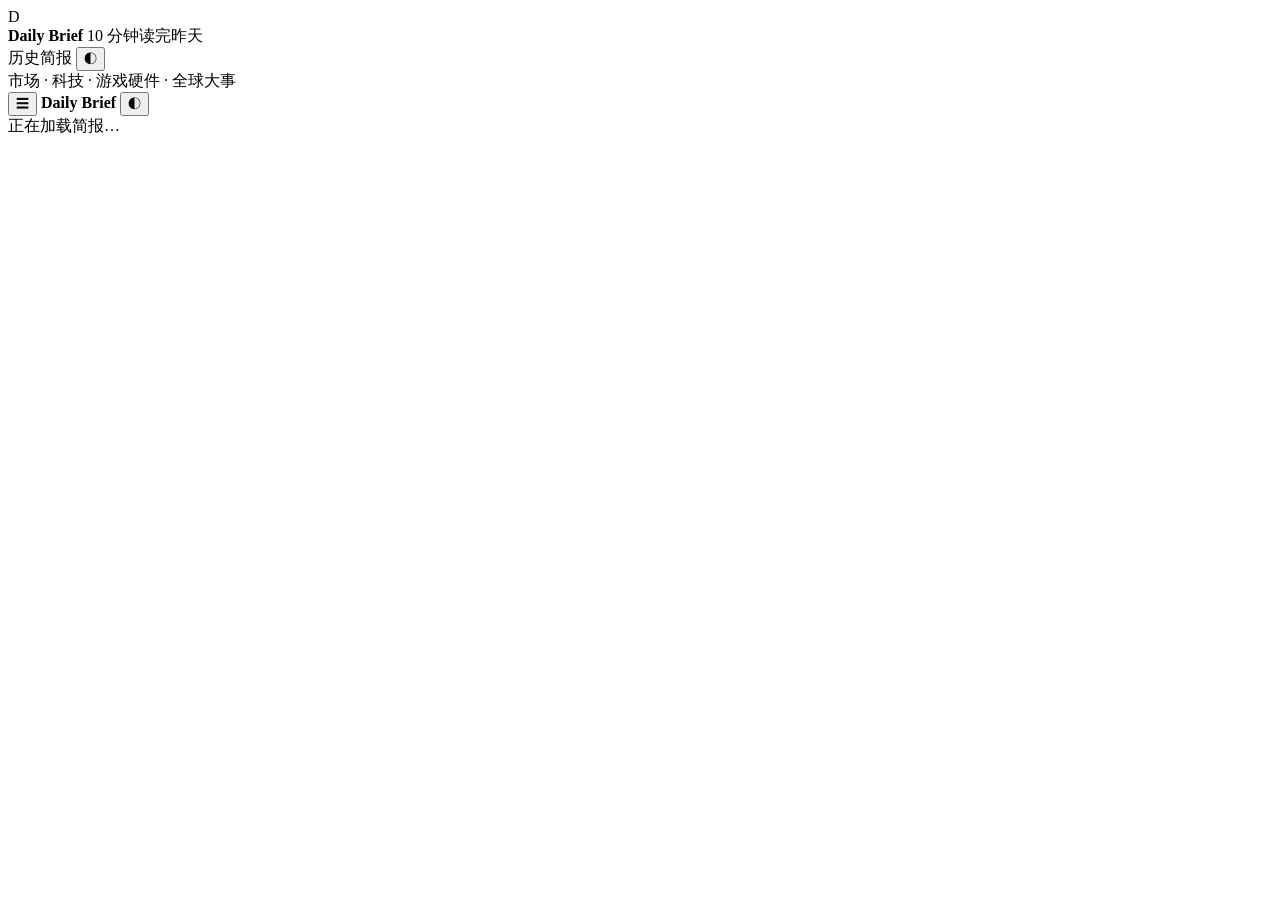
==== index.html @ c5e130be "Initialize Daily Brief site" ====
<!doctype html>
<html lang="zh-CN">
<head>
  <meta charset="utf-8" />
  <meta name="viewport" content="width=device-width, initial-scale=1" />
  <meta name="color-scheme" content="light dark" />
  <meta name="theme-color" content="#f7f7f5" />
  <title>Daily Brief</title>
  <link rel="stylesheet" href="./styles.css" />
</head>
<body>
  <div class="shell">
    <aside class="sidebar" id="sidebar">
      <div class="brand">
        <div class="brand-mark">D</div>
        <div>
          <strong>Daily Brief</strong>
          <span>10 分钟读完昨天</span>
        </div>
      </div>
      <div class="history-head">
        <span>历史简报</span>
        <button id="themeToggle" class="icon-btn" aria-label="切换主题">◐</button>
      </div>
      <nav id="history" class="history" aria-label="历史简报"></nav>
      <div class="sidebar-foot">市场 · 科技 · 游戏硬件 · 全球大事</div>
    </aside>

    <main class="main">
      <div class="mobile-bar">
        <button id="menuToggle" class="icon-btn" aria-label="打开历史">☰</button>
        <strong>Daily Brief</strong>
        <button id="themeToggleMobile" class="icon-btn" aria-label="切换主题">◐</button>
      </div>

      <article id="report" class="report" aria-live="polite">
        <div class="loading">正在加载简报…</div>
      </article>
    </main>
  </div>

  <template id="emptyTemplate">
    <section class="empty">
      <h1>日报站点已就绪</h1>
      <p>首期简报尚未发布。每日 09:00 更新后，这里会自动显示最新一期。</p>
    </section>
  </template>

  <script src="./app.js" defer></script>
</body>
</html>
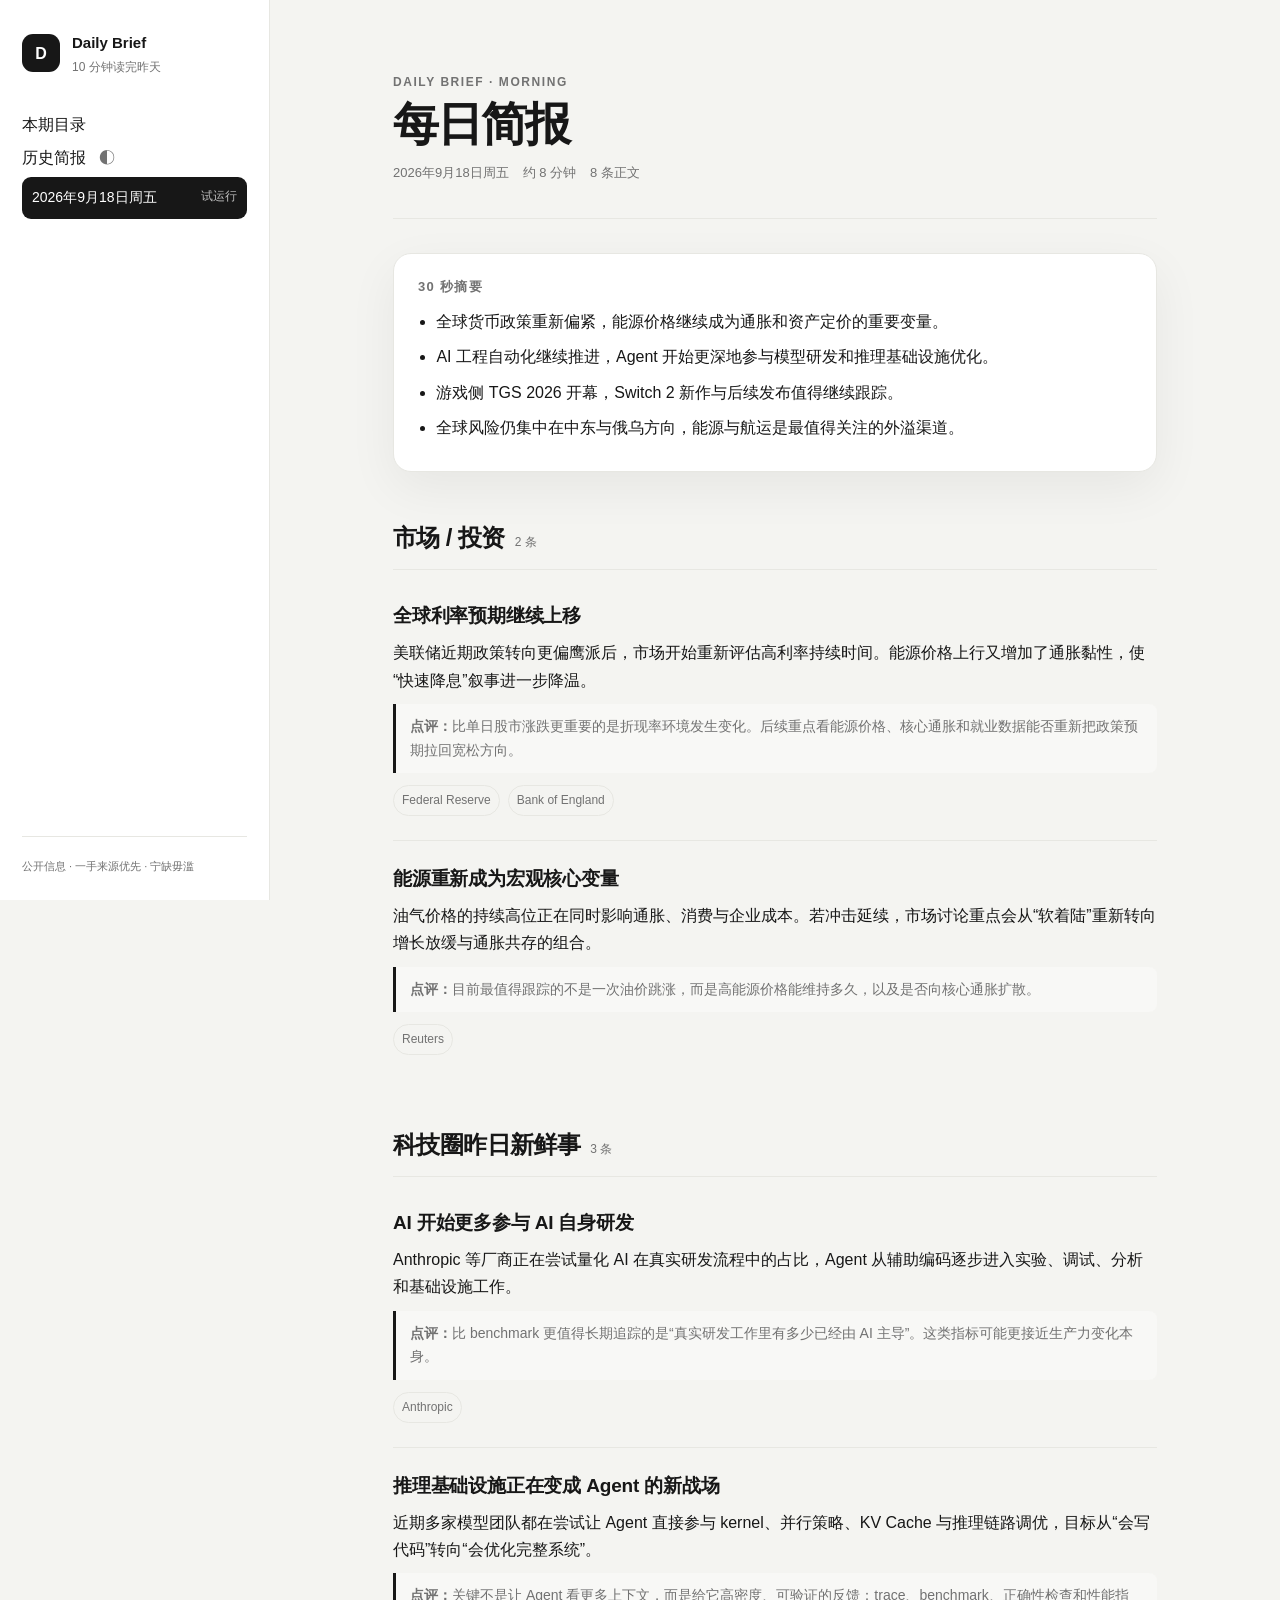
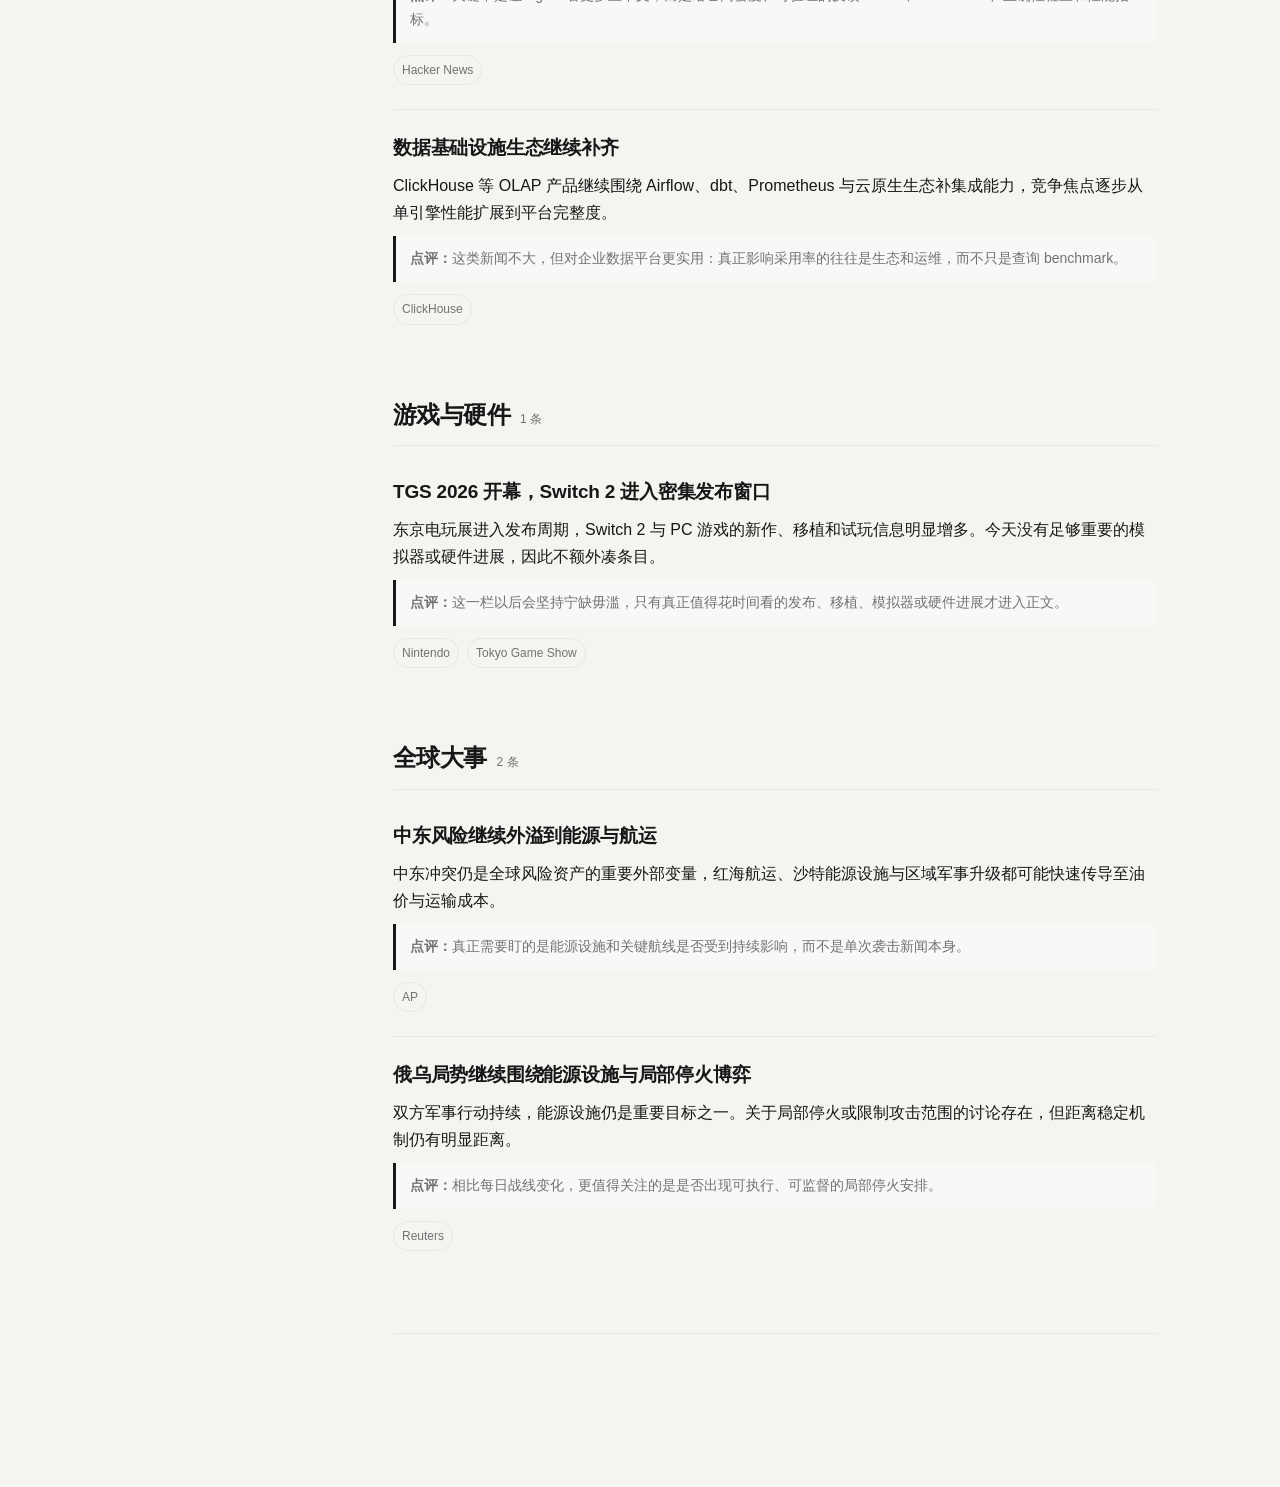
==== commit 251cd229: "Refine Daily Brief reading experience" ====
--- a/index.html
+++ b/index.html
@@ -4,11 +4,13 @@
   <meta charset="utf-8" />
   <meta name="viewport" content="width=device-width, initial-scale=1" />
   <meta name="color-scheme" content="light dark" />
-  <meta name="theme-color" content="#f7f7f5" />
+  <meta name="theme-color" content="#f3f1ec" />
   <title>Daily Brief</title>
   <link rel="stylesheet" href="./styles.css" />
 </head>
 <body>
+  <div class="reading-progress" aria-hidden="true"><span id="progressBar"></span></div>
+
   <div class="shell">
     <aside class="sidebar" id="sidebar">
       <div class="brand">
@@ -18,17 +20,26 @@
           <span>10 分钟读完昨天</span>
         </div>
       </div>
-      <div class="history-head">
-        <span>历史简报</span>
-        <button id="themeToggle" class="icon-btn" aria-label="切换主题">◐</button>
+
+      <div class="side-block">
+        <div class="side-head"><span>本期目录</span></div>
+        <nav id="toc" class="toc" aria-label="本期目录"></nav>
       </div>
-      <nav id="history" class="history" aria-label="历史简报"></nav>
-      <div class="sidebar-foot">市场 · 科技 · 游戏硬件 · 全球大事</div>
+
+      <div class="side-block history-block">
+        <div class="side-head">
+          <span>历史简报</span>
+          <button id="themeToggle" class="icon-btn" aria-label="切换主题">◐</button>
+        </div>
+        <nav id="history" class="history" aria-label="历史简报"></nav>
+      </div>
+
+      <div class="sidebar-foot">公开信息 · 一手来源优先 · 宁缺毋滥</div>
     </aside>
 
     <main class="main">
       <div class="mobile-bar">
-        <button id="menuToggle" class="icon-btn" aria-label="打开历史">☰</button>
+        <button id="menuToggle" class="icon-btn" aria-label="打开导航">☰</button>
         <strong>Daily Brief</strong>
         <button id="themeToggleMobile" class="icon-btn" aria-label="切换主题">◐</button>
       </div>
@@ -41,6 +52,7 @@
 
   <template id="emptyTemplate">
     <section class="empty">
+      <p class="eyebrow">Daily Brief</p>
       <h1>日报站点已就绪</h1>
       <p>首期简报尚未发布。每日 09:00 更新后，这里会自动显示最新一期。</p>
     </section>
--- a/styles.css
+++ b/styles.css
@@ -0,0 +1,28 @@
+:root{
+  --bg:#f4f4f1;--panel:#ffffff;--panel-2:#f8f8f6;--text:#171717;--muted:#727272;
+  --line:#e7e7e2;--accent:#171717;--shadow:0 16px 50px rgba(0,0,0,.06);
+  --max:820px;
+}
+[data-theme="dark"]{
+  --bg:#111210;--panel:#181916;--panel-2:#20211d;--text:#f1f1ed;--muted:#9d9e97;
+  --line:#2c2e29;--accent:#f1f1ed;--shadow:none;
+}
+*{box-sizing:border-box}html{scroll-behavior:smooth}body{margin:0;background:var(--bg);color:var(--text);font-family:Inter,-apple-system,BlinkMacSystemFont,"Segoe UI","PingFang SC","Microsoft YaHei",sans-serif;line-height:1.7}
+button,a{font:inherit}.shell{min-height:100vh}.sidebar{position:fixed;inset:0 auto 0 0;width:270px;padding:30px 22px 24px;border-right:1px solid var(--line);background:var(--panel);display:flex;flex-direction:column;z-index:20}
+.brand{display:flex;gap:12px;align-items:center;margin-bottom:34px}.brand-mark{width:38px;height:38px;border-radius:11px;background:var(--text);color:var(--panel);display:grid;place-items:center;font-weight:800}.brand strong,.brand span{display:block}.brand strong{font-size:15px}.brand span{font-size:12px;color:var(--muted);margin-top:1px}
+.history-head{display:flex;align-items:center;justify-content:space-between;color:var(--muted);font-size:12px;font-weight:700;letter-spacing:.08em;text-transform:uppercase;margin-bottom:10px}.icon-btn{border:0;background:transparent;color:var(--muted);cursor:pointer;border-radius:8px;padding:6px 9px}.icon-btn:hover{background:var(--panel-2);color:var(--text)}
+.history{display:flex;flex-direction:column;gap:4px;overflow:auto}.history a{color:var(--muted);text-decoration:none;padding:9px 10px;border-radius:9px;font-size:14px;display:flex;justify-content:space-between}.history a:hover{background:var(--panel-2);color:var(--text)}.history a.active{background:var(--text);color:var(--panel)}.history small{opacity:.72}
+.sidebar-foot{margin-top:auto;padding-top:20px;font-size:11px;color:var(--muted);border-top:1px solid var(--line)}
+.main{margin-left:270px;min-height:100vh}.report{max-width:var(--max);margin:0 auto;padding:72px 28px 110px}.loading,.empty{padding:80px 0;color:var(--muted)}
+.kicker{font-size:12px;text-transform:uppercase;letter-spacing:.13em;color:var(--muted);font-weight:700}.hero h1{font-size:46px;line-height:1.08;letter-spacing:-.045em;margin:8px 0 12px}.hero-meta{display:flex;gap:14px;flex-wrap:wrap;color:var(--muted);font-size:13px}.hero-rule{height:1px;background:var(--line);margin:34px 0}
+.summary{background:var(--panel);border:1px solid var(--line);border-radius:18px;padding:22px 24px;box-shadow:var(--shadow);margin-bottom:42px}.summary h2{font-size:13px;text-transform:uppercase;letter-spacing:.1em;margin:0 0 10px;color:var(--muted)}.summary ul{margin:0;padding-left:1.15em}.summary li{margin:8px 0}
+.section{margin-top:46px}.section-head{display:flex;align-items:baseline;gap:10px;padding-bottom:10px;border-bottom:1px solid var(--line);margin-bottom:8px}.section-head h2{font-size:24px;letter-spacing:-.025em;margin:0}.section-head span{font-size:12px;color:var(--muted)}
+.item{padding:24px 0;border-bottom:1px solid var(--line)}.item:last-child{border-bottom:0}.item h3{font-size:19px;line-height:1.45;margin:0 0 10px;letter-spacing:-.01em}.item p{margin:0 0 10px}.commentary{background:var(--panel-2);border-left:3px solid var(--text);padding:11px 14px;border-radius:0 8px 8px 0;color:var(--muted);font-size:14px}.sources{display:flex;gap:8px;flex-wrap:wrap;margin-top:12px}.sources a{font-size:12px;color:var(--muted);text-decoration:none;border:1px solid var(--line);padding:4px 8px;border-radius:999px}.sources a:hover{color:var(--text);border-color:var(--muted)}
+.report-nav{display:flex;justify-content:space-between;gap:12px;margin-top:58px;padding-top:20px;border-top:1px solid var(--line)}.report-nav a{color:var(--text);text-decoration:none;font-size:13px}.report-nav a.disabled{visibility:hidden}
+.mobile-bar{display:none}
+@media(max-width:820px){
+  .sidebar{transform:translateX(-100%);transition:transform .2s ease;width:280px;box-shadow:var(--shadow)}body.menu-open .sidebar{transform:translateX(0)}
+  .main{margin-left:0}.mobile-bar{position:sticky;top:0;height:54px;padding:0 14px;border-bottom:1px solid var(--line);background:color-mix(in srgb,var(--bg) 92%,transparent);backdrop-filter:blur(12px);display:flex;align-items:center;justify-content:space-between;z-index:10}
+  .report{padding:44px 20px 80px}.hero h1{font-size:36px}.summary{padding:18px}.section{margin-top:38px}
+}
+@media(prefers-reduced-motion:reduce){*{scroll-behavior:auto!important;transition:none!important}}
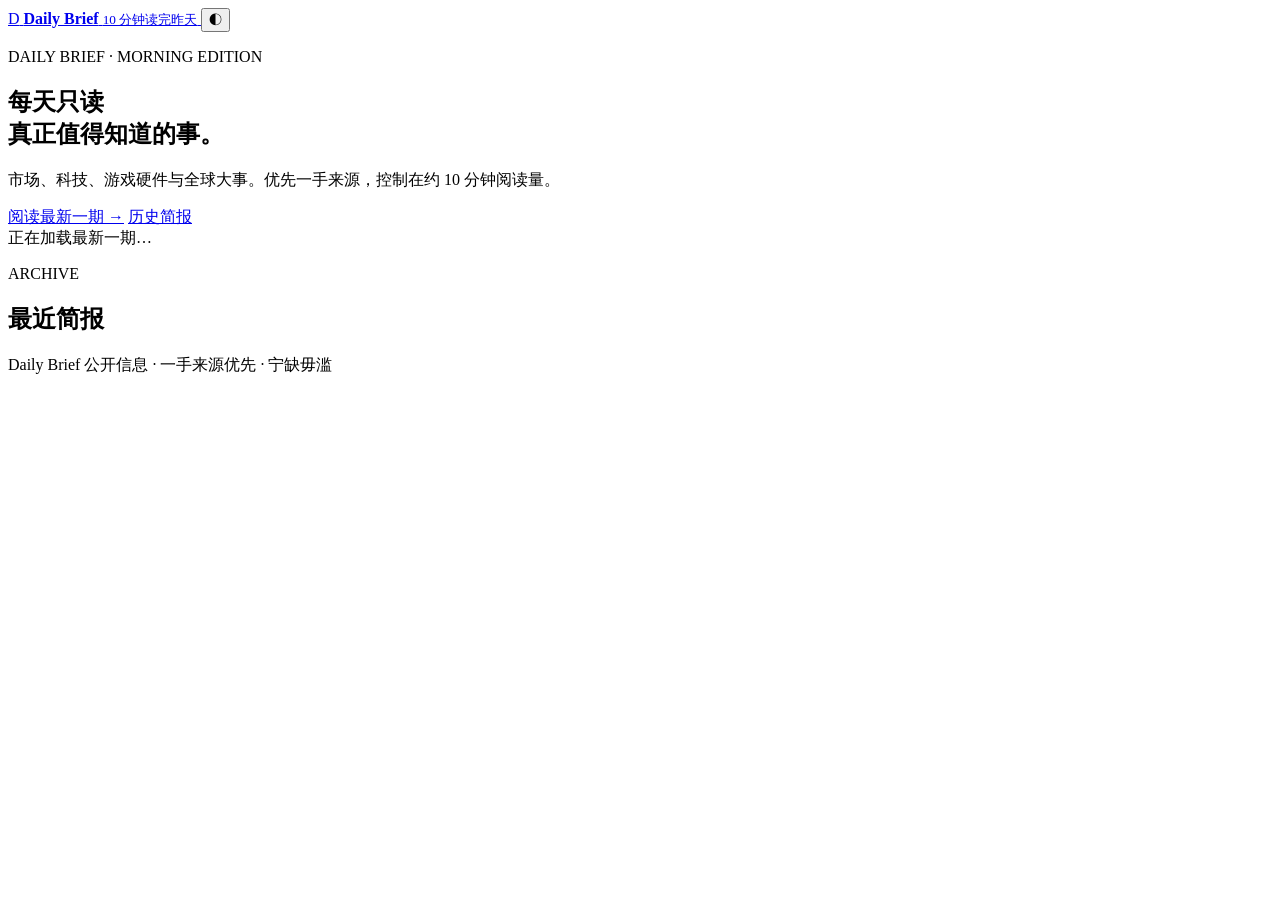
==== commit 452b138e: "Add app-style homepage for iOS Home Screen" ====
--- a/index.html
+++ b/index.html
@@ -2,62 +2,62 @@
 <html lang="zh-CN">
 <head>
   <meta charset="utf-8" />
-  <meta name="viewport" content="width=device-width, initial-scale=1" />
+  <meta name="viewport" content="width=device-width, initial-scale=1, viewport-fit=cover" />
   <meta name="color-scheme" content="light dark" />
   <meta name="theme-color" content="#f3f1ec" />
+  <meta name="description" content="Daily Brief：每天 10 分钟，读完昨天最值得知道的事。" />
+  <meta name="apple-mobile-web-app-capable" content="yes" />
+  <meta name="apple-mobile-web-app-status-bar-style" content="default" />
+  <meta name="apple-mobile-web-app-title" content="Daily Brief" />
   <title>Daily Brief</title>
-  <link rel="stylesheet" href="./styles.css" />
+  <link rel="manifest" href="./manifest.webmanifest" />
+  <link rel="apple-touch-icon" sizes="180x180" href="./icons/apple-touch-icon.png" />
+  <link rel="icon" href="./icons/icon-192.png" />
+  <link rel="stylesheet" href="./home.css" />
 </head>
 <body>
-  <div class="reading-progress" aria-hidden="true"><span id="progressBar"></span></div>
+  <main class="home-shell">
+    <header class="topbar">
+      <a class="identity" href="./" aria-label="Daily Brief 首页">
+        <span class="logo">D</span>
+        <span>
+          <strong>Daily Brief</strong>
+          <small>10 分钟读完昨天</small>
+        </span>
+      </a>
+      <button id="themeToggle" class="theme-btn" aria-label="切换主题">◐</button>
+    </header>
 
-  <div class="shell">
-    <aside class="sidebar" id="sidebar">
-      <div class="brand">
-        <div class="brand-mark">D</div>
+    <section class="hero">
+      <p class="eyebrow">DAILY BRIEF · MORNING EDITION</p>
+      <h1>每天只读<br>真正值得知道的事。</h1>
+      <p class="intro">市场、科技、游戏硬件与全球大事。优先一手来源，控制在约 10 分钟阅读量。</p>
+      <div class="hero-actions">
+        <a id="latestButton" class="primary" href="./reader.html">阅读最新一期 <span>→</span></a>
+        <a class="secondary" href="#archive">历史简报</a>
+      </div>
+    </section>
+
+    <section id="latest" class="latest-card" aria-live="polite">
+      <div class="loading">正在加载最新一期…</div>
+    </section>
+
+    <section id="archive" class="archive">
+      <div class="section-head">
         <div>
-          <strong>Daily Brief</strong>
-          <span>10 分钟读完昨天</span>
+          <p class="eyebrow">ARCHIVE</p>
+          <h2>最近简报</h2>
         </div>
+        <span id="archiveCount" class="muted"></span>
       </div>
+      <div id="archiveList" class="archive-list"></div>
+    </section>
 
-      <div class="side-block">
-        <div class="side-head"><span>本期目录</span></div>
-        <nav id="toc" class="toc" aria-label="本期目录"></nav>
-      </div>
-
-      <div class="side-block history-block">
-        <div class="side-head">
-          <span>历史简报</span>
-          <button id="themeToggle" class="icon-btn" aria-label="切换主题">◐</button>
-        </div>
-        <nav id="history" class="history" aria-label="历史简报"></nav>
-      </div>
-
-      <div class="sidebar-foot">公开信息 · 一手来源优先 · 宁缺毋滥</div>
-    </aside>
-
-    <main class="main">
-      <div class="mobile-bar">
-        <button id="menuToggle" class="icon-btn" aria-label="打开导航">☰</button>
-        <strong>Daily Brief</strong>
-        <button id="themeToggleMobile" class="icon-btn" aria-label="切换主题">◐</button>
-      </div>
-
-      <article id="report" class="report" aria-live="polite">
-        <div class="loading">正在加载简报…</div>
-      </article>
-    </main>
-  </div>
-
-  <template id="emptyTemplate">
-    <section class="empty">
-      <p class="eyebrow">Daily Brief</p>
-      <h1>日报站点已就绪</h1>
-      <p>首期简报尚未发布。每日 09:00 更新后，这里会自动显示最新一期。</p>
-    </section>
-  </template>
-
-  <script src="./app.js" defer></script>
+    <footer>
+      <span>Daily Brief</span>
+      <span>公开信息 · 一手来源优先 · 宁缺毋滥</span>
+    </footer>
+  </main>
+  <script src="./home.js" defer></script>
 </body>
 </html>
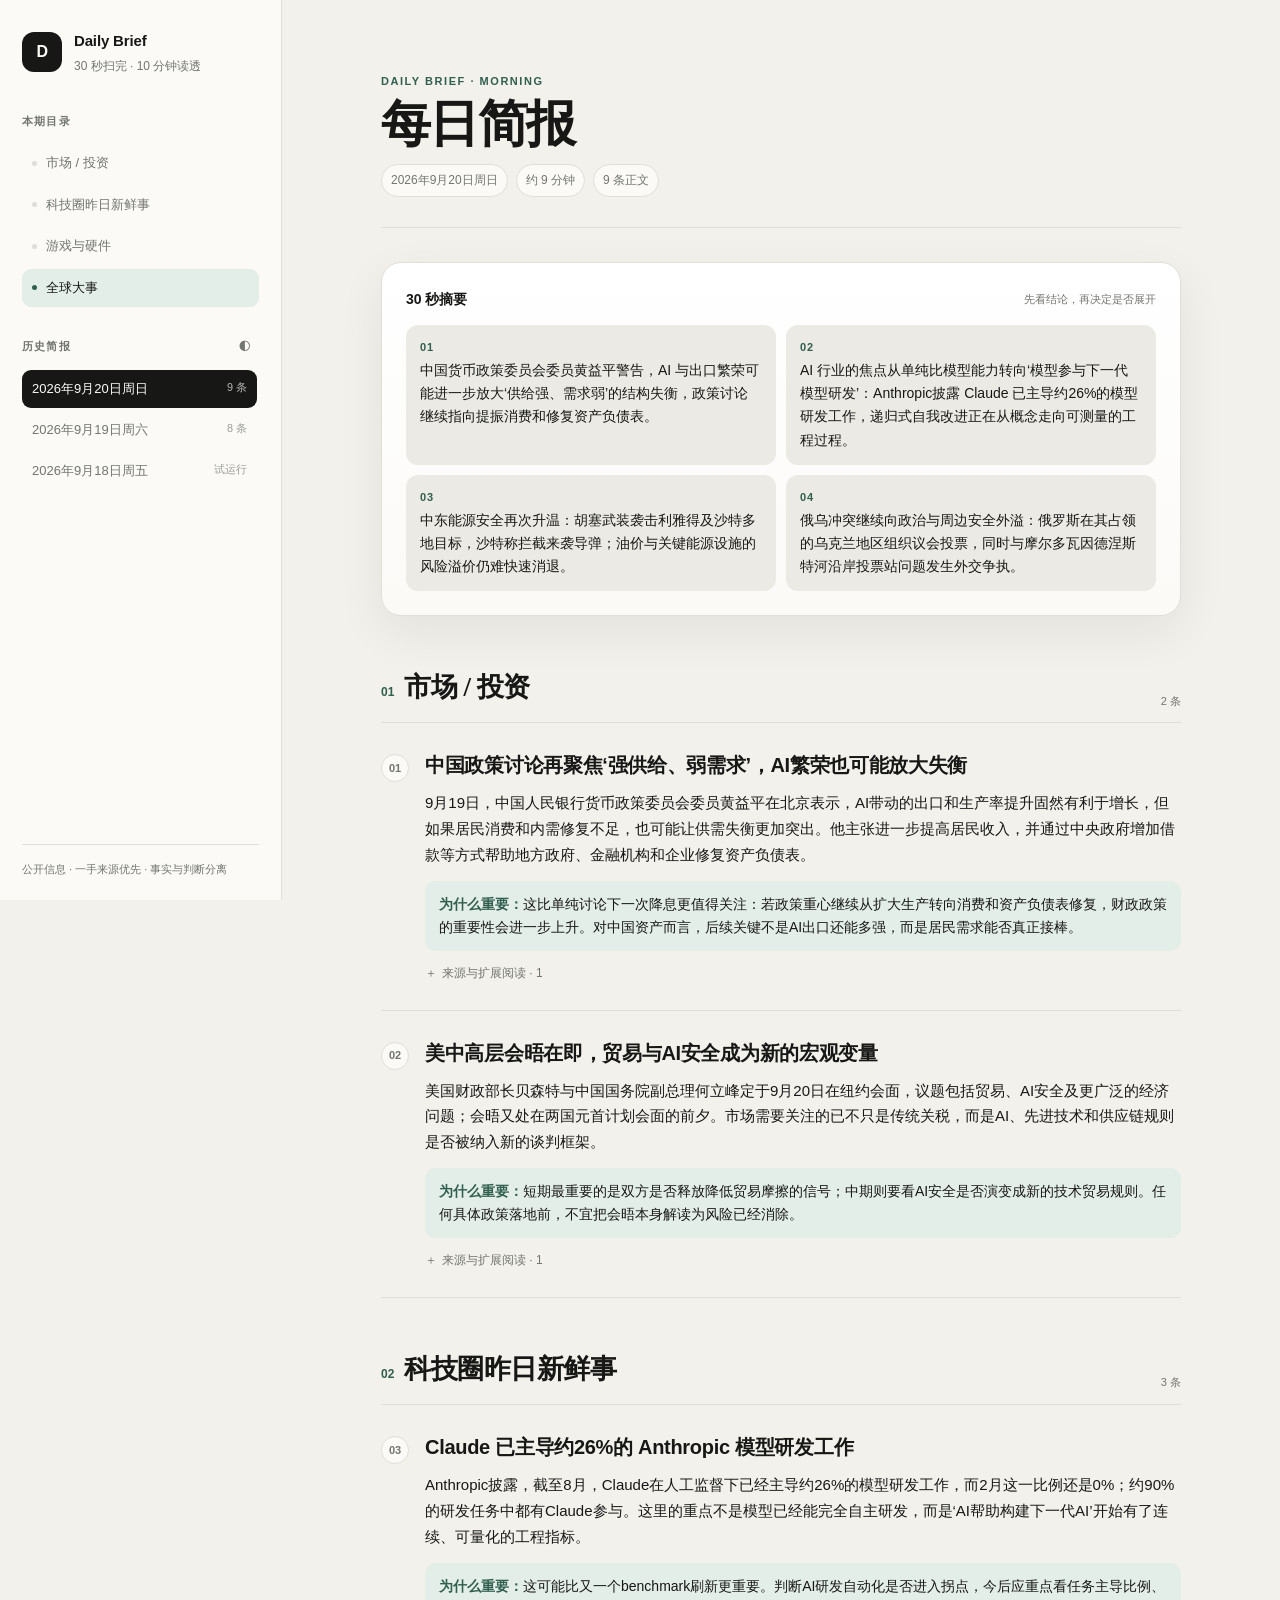
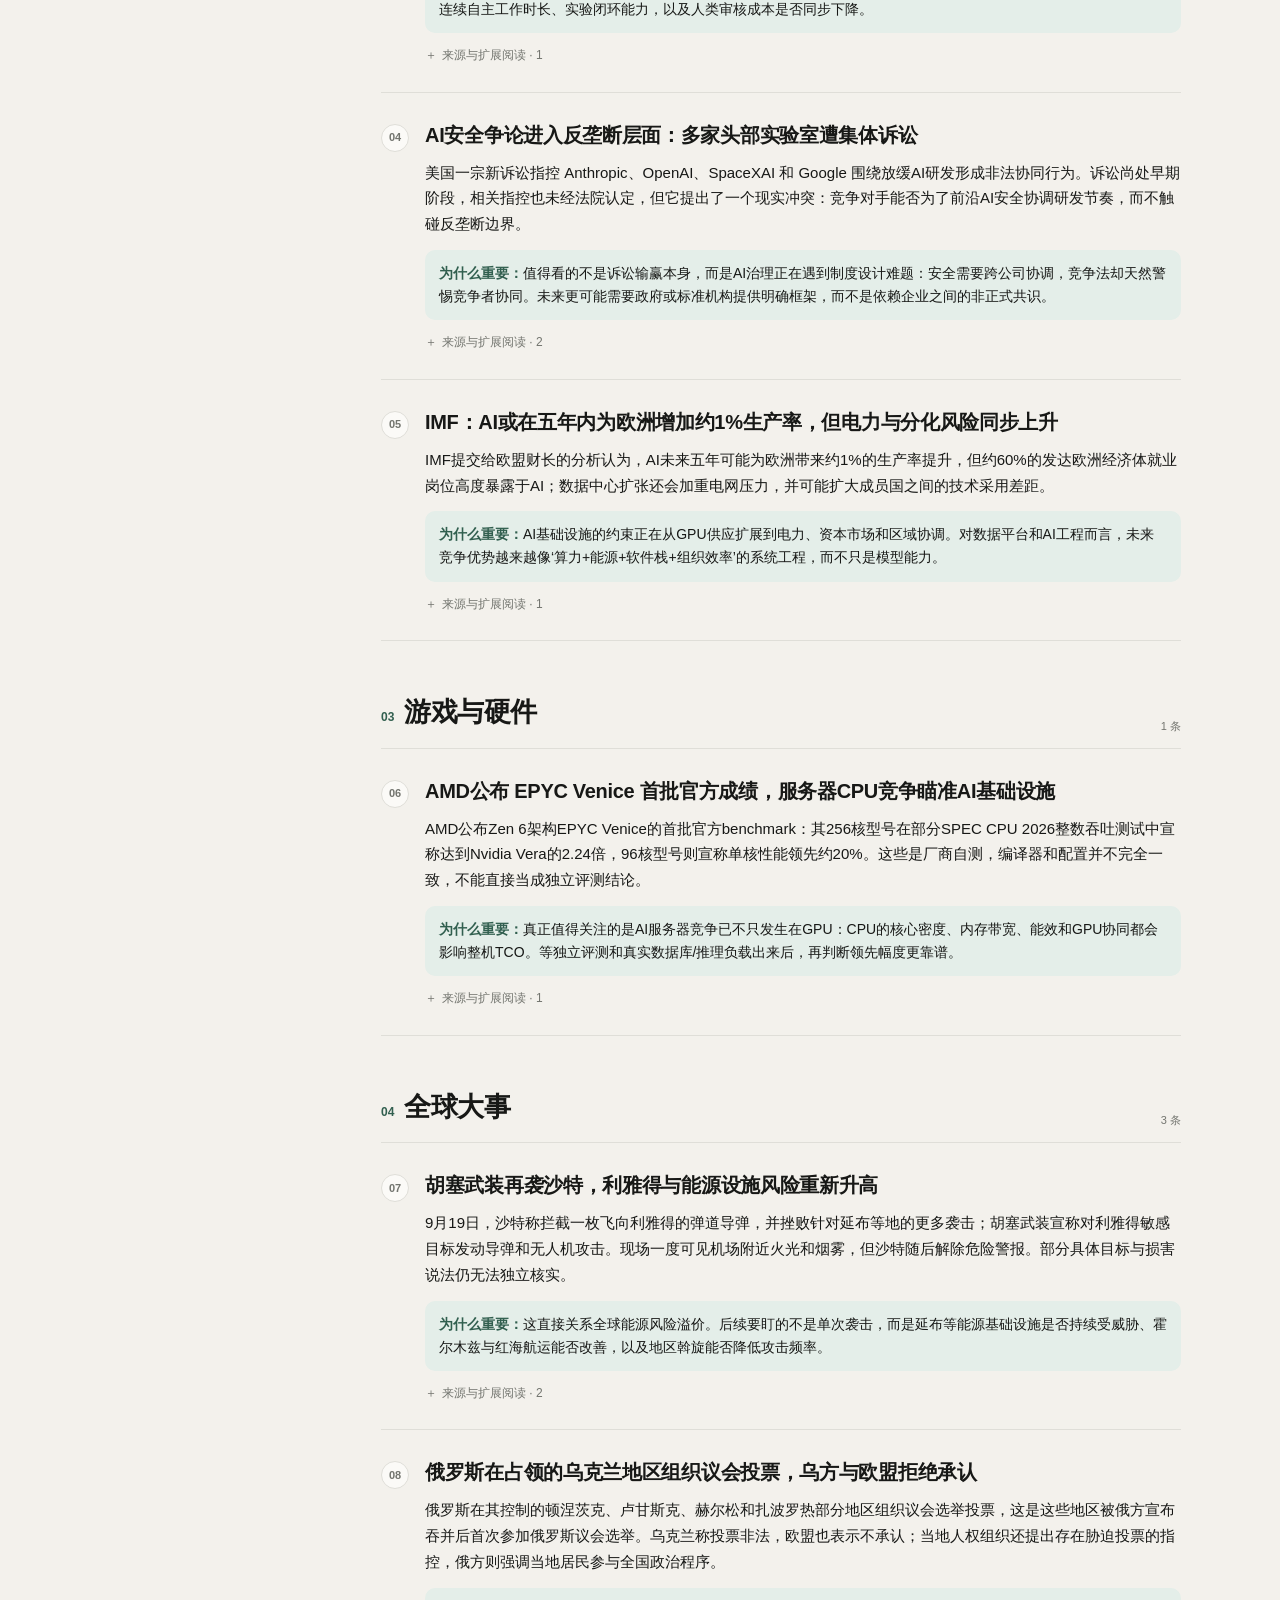
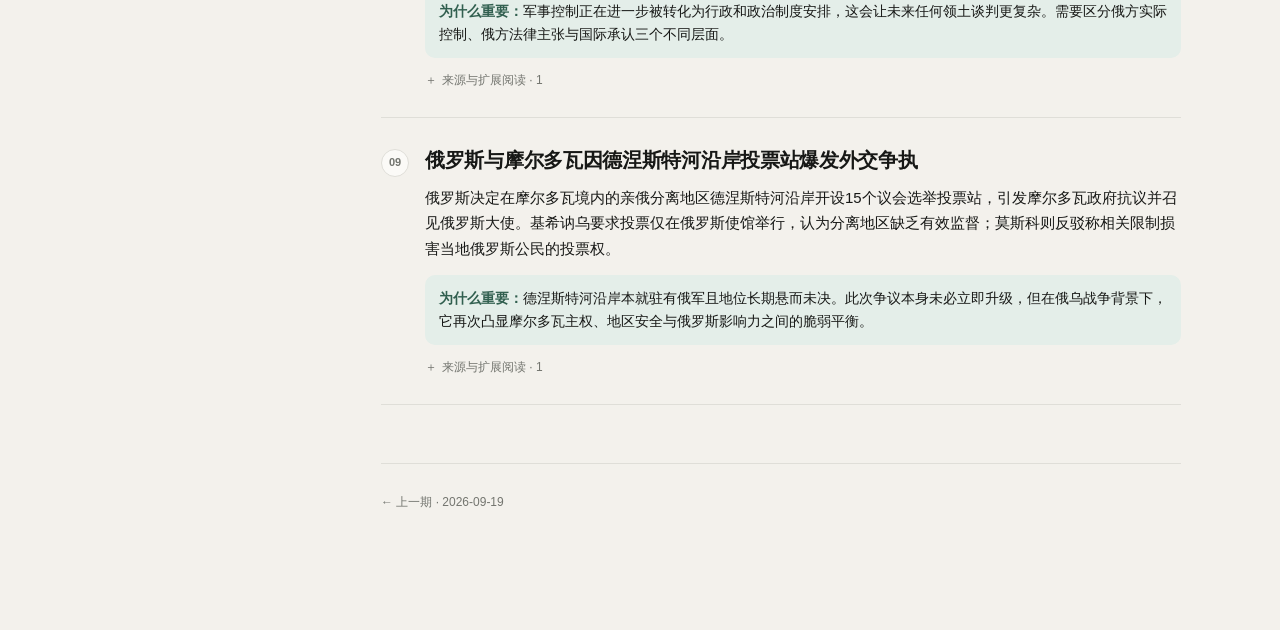
==== commit 1a027d20: "Prototype layered briefing reader" ====
--- a/index.html
+++ b/index.html
@@ -2,62 +2,62 @@
 <html lang="zh-CN">
 <head>
   <meta charset="utf-8" />
-  <meta name="viewport" content="width=device-width, initial-scale=1, viewport-fit=cover" />
+  <meta name="viewport" content="width=device-width, initial-scale=1" />
   <meta name="color-scheme" content="light dark" />
-  <meta name="theme-color" content="#f3f1ec" />
-  <meta name="description" content="Daily Brief：每天 10 分钟，读完昨天最值得知道的事。" />
-  <meta name="apple-mobile-web-app-capable" content="yes" />
-  <meta name="apple-mobile-web-app-status-bar-style" content="default" />
-  <meta name="apple-mobile-web-app-title" content="Daily Brief" />
+  <meta name="theme-color" content="#f5f3ee" />
   <title>Daily Brief</title>
-  <link rel="manifest" href="./manifest.webmanifest" />
-  <link rel="apple-touch-icon" sizes="180x180" href="./icons/apple-touch-icon.png" />
-  <link rel="icon" href="./icons/icon-192.png" />
-  <link rel="stylesheet" href="./home.css" />
+  <link rel="stylesheet" href="./styles.css" />
 </head>
 <body>
-  <main class="home-shell">
-    <header class="topbar">
-      <a class="identity" href="./" aria-label="Daily Brief 首页">
-        <span class="logo">D</span>
-        <span>
+  <div class="reading-progress" aria-hidden="true"><span id="progressBar"></span></div>
+
+  <div class="shell">
+    <aside class="sidebar" id="sidebar">
+      <div class="brand">
+        <div class="brand-mark">D</div>
+        <div>
           <strong>Daily Brief</strong>
-          <small>10 分钟读完昨天</small>
-        </span>
-      </a>
-      <button id="themeToggle" class="theme-btn" aria-label="切换主题">◐</button>
-    </header>
+          <span>30 秒扫完 · 10 分钟读透</span>
+        </div>
+      </div>
 
-    <section class="hero">
-      <p class="eyebrow">DAILY BRIEF · MORNING EDITION</p>
-      <h1>每天只读<br>真正值得知道的事。</h1>
-      <p class="intro">市场、科技、游戏硬件与全球大事。优先一手来源，控制在约 10 分钟阅读量。</p>
-      <div class="hero-actions">
-        <a id="latestButton" class="primary" href="./reader.html">阅读最新一期 <span>→</span></a>
-        <a class="secondary" href="#archive">历史简报</a>
+      <div class="side-block">
+        <div class="side-head"><span>本期目录</span></div>
+        <nav id="toc" class="toc" aria-label="本期目录"></nav>
       </div>
+
+      <div class="side-block history-block">
+        <div class="side-head">
+          <span>历史简报</span>
+          <button id="themeToggle" class="icon-btn" aria-label="切换主题">◐</button>
+        </div>
+        <nav id="history" class="history" aria-label="历史简报"></nav>
+      </div>
+
+      <div class="sidebar-foot">公开信息 · 一手来源优先 · 事实与判断分离</div>
+    </aside>
+
+    <main class="main">
+      <div class="mobile-bar">
+        <button id="menuToggle" class="icon-btn" aria-label="打开导航">☰</button>
+        <strong>Daily Brief</strong>
+        <button id="themeToggleMobile" class="icon-btn" aria-label="切换主题">◐</button>
+      </div>
+
+      <article id="report" class="report" aria-live="polite">
+        <div class="loading">正在加载简报…</div>
+      </article>
+    </main>
+  </div>
+
+  <template id="emptyTemplate">
+    <section class="empty">
+      <p class="eyebrow">Daily Brief</p>
+      <h1>日报站点已就绪</h1>
+      <p>每日 09:00 更新后，这里会显示最新一期。</p>
     </section>
+  </template>
 
-    <section id="latest" class="latest-card" aria-live="polite">
-      <div class="loading">正在加载最新一期…</div>
-    </section>
-
-    <section id="archive" class="archive">
-      <div class="section-head">
-        <div>
-          <p class="eyebrow">ARCHIVE</p>
-          <h2>最近简报</h2>
-        </div>
-        <span id="archiveCount" class="muted"></span>
-      </div>
-      <div id="archiveList" class="archive-list"></div>
-    </section>
-
-    <footer>
-      <span>Daily Brief</span>
-      <span>公开信息 · 一手来源优先 · 宁缺毋滥</span>
-    </footer>
-  </main>
-  <script src="./home.js" defer></script>
+  <script src="./app.js" defer></script>
 </body>
 </html>
--- a/styles.css
+++ b/styles.css
@@ -0,0 +1,211 @@
+:root{
+  --bg:#f3f1ec;
+  --panel:#fbfaf7;
+  --panel-strong:#ffffff;
+  --text:#171816;
+  --muted:#73756f;
+  --line:#dfded8;
+  --soft:#eceae4;
+  --accent:#315f4f;
+  --accent-soft:#e4eee9;
+  --shadow:0 16px 48px rgba(26,31,27,.07);
+  --max:860px;
+  --sidebar:282px;
+}
+[data-theme="dark"]{
+  --bg:#111310;
+  --panel:#181b17;
+  --panel-strong:#1d201c;
+  --text:#eff1ec;
+  --muted:#a2a79f;
+  --line:#2d312b;
+  --soft:#222620;
+  --accent:#8ab7a3;
+  --accent-soft:#1d2b24;
+  --shadow:none;
+}
+*{box-sizing:border-box}
+html{scroll-behavior:smooth}
+body{
+  margin:0;
+  background:var(--bg);
+  color:var(--text);
+  font-family:Inter,-apple-system,BlinkMacSystemFont,"Segoe UI","PingFang SC","Microsoft YaHei",sans-serif;
+  line-height:1.72;
+  -webkit-font-smoothing:antialiased;
+  text-rendering:optimizeLegibility;
+}
+button,a{font:inherit}
+a{color:inherit}
+.reading-progress{
+  position:fixed;inset:0 0 auto 0;height:3px;z-index:80;background:transparent;
+}
+.reading-progress span{
+  display:block;height:100%;width:0;background:var(--accent);transition:width .08s linear;
+}
+.shell{min-height:100vh}
+.sidebar{
+  position:fixed;inset:0 auto 0 0;width:var(--sidebar);padding:28px 22px 22px;
+  border-right:1px solid var(--line);background:var(--panel);display:flex;flex-direction:column;
+  z-index:30;
+}
+.brand{display:flex;gap:12px;align-items:center;margin-bottom:30px}
+.brand-mark{
+  width:40px;height:40px;border-radius:12px;background:var(--text);color:var(--panel);
+  display:grid;place-items:center;font-weight:800;letter-spacing:-.04em;
+}
+.brand strong,.brand span{display:block}
+.brand strong{font-size:15px;letter-spacing:-.01em}
+.brand span{font-size:12px;color:var(--muted);margin-top:2px}
+.side-block{margin-bottom:24px}
+.history-block{min-height:0;display:flex;flex-direction:column;flex:1}
+.side-head{
+  min-height:30px;display:flex;align-items:center;justify-content:space-between;
+  color:var(--muted);font-size:11px;font-weight:800;letter-spacing:.11em;text-transform:uppercase;
+  margin-bottom:8px;
+}
+.icon-btn{
+  border:0;background:transparent;color:var(--muted);cursor:pointer;border-radius:8px;padding:6px 9px;
+}
+.icon-btn:hover{background:var(--soft);color:var(--text)}
+.toc,.history{display:flex;flex-direction:column;gap:3px}
+.toc a,.history a{
+  color:var(--muted);text-decoration:none;border-radius:9px;font-size:13px;
+  padding:8px 10px;transition:background .15s ease,color .15s ease;
+}
+.toc a{display:flex;gap:9px;align-items:center}
+.toc a::before{
+  content:"";width:5px;height:5px;border-radius:50%;background:var(--line);flex:0 0 auto;
+}
+.toc a:hover,.history a:hover{background:var(--soft);color:var(--text)}
+.toc a.active{color:var(--text);background:var(--accent-soft)}
+.toc a.active::before{background:var(--accent)}
+.history{overflow:auto;padding-right:2px}
+.history a{display:flex;justify-content:space-between}
+.history a.active{background:var(--text);color:var(--panel)}
+.history small{opacity:.7}
+.sidebar-foot{
+  margin-top:auto;padding-top:16px;border-top:1px solid var(--line);
+  font-size:11px;line-height:1.55;color:var(--muted);
+}
+
+.main{margin-left:var(--sidebar);min-height:100vh}
+.report{max-width:var(--max);margin:0 auto;padding:72px 30px 110px}
+.loading,.empty{padding:90px 0;color:var(--muted)}
+.eyebrow{
+  margin:0;color:var(--accent);font-size:11px;font-weight:800;letter-spacing:.14em;text-transform:uppercase;
+}
+.hero{margin-bottom:34px}
+.hero-topline{display:flex;justify-content:space-between;gap:20px;align-items:flex-start}
+.hero h1{
+  margin:7px 0 14px;font-family:Georgia,"Noto Serif SC","Songti SC",serif;
+  font-size:50px;line-height:1.05;letter-spacing:-.035em;font-weight:700;
+}
+.hero-meta{display:flex;gap:8px;flex-wrap:wrap}
+.meta-pill{
+  display:inline-flex;align-items:center;gap:6px;padding:5px 9px;border:1px solid var(--line);
+  background:var(--panel);border-radius:999px;color:var(--muted);font-size:12px;
+}
+.hero-rule{height:1px;background:var(--line);margin-top:30px}
+
+.summary{
+  margin:0 0 44px;padding:24px;border:1px solid var(--line);border-radius:20px;
+  background:linear-gradient(180deg,var(--panel-strong),var(--panel));box-shadow:var(--shadow);
+}
+.summary-head{display:flex;justify-content:space-between;align-items:center;margin-bottom:14px}
+.summary h2{margin:0;font-size:14px;letter-spacing:-.01em}
+.summary .hint{font-size:11px;color:var(--muted)}
+.summary-grid{display:grid;grid-template-columns:1fr 1fr;gap:10px}
+.summary-card{
+  min-height:100%;padding:13px 14px;border-radius:12px;background:var(--soft);
+  font-size:14px;line-height:1.65;
+}
+.summary-card strong{display:block;margin-bottom:3px;color:var(--accent);font-size:11px;letter-spacing:.08em}
+
+.section{scroll-margin-top:24px;margin-top:48px}
+.section-head{
+  display:flex;align-items:flex-end;justify-content:space-between;gap:20px;
+  padding-bottom:12px;border-bottom:1px solid var(--line);margin-bottom:0;
+}
+.section-title-wrap{display:flex;align-items:baseline;gap:10px}
+.section-index{color:var(--accent);font-size:12px;font-weight:800}
+.section-head h2{
+  font-family:Georgia,"Noto Serif SC","Songti SC",serif;
+  font-size:27px;letter-spacing:-.02em;margin:0;
+}
+.section-head .count{font-size:11px;color:var(--muted)}
+
+.item{
+  position:relative;padding:28px 0 26px 44px;border-bottom:1px solid var(--line);
+}
+.item-number{
+  position:absolute;left:0;top:31px;width:28px;height:28px;border:1px solid var(--line);
+  border-radius:50%;display:grid;place-items:center;color:var(--muted);font-size:11px;font-weight:700;
+  background:var(--panel);
+}
+.item h3{
+  font-size:20px;line-height:1.45;margin:0 0 10px;letter-spacing:-.015em;
+}
+.item-body{margin:0 0 12px;font-size:15px;color:var(--text)}
+.commentary{
+  margin-top:13px;padding:12px 14px;border-radius:10px;background:var(--accent-soft);
+  color:var(--text);font-size:14px;line-height:1.65;
+}
+.commentary strong{color:var(--accent)}
+.sources-details{margin-top:12px}
+.sources-details summary{
+  width:max-content;list-style:none;cursor:pointer;color:var(--muted);font-size:12px;
+  user-select:none;
+}
+.sources-details summary::-webkit-details-marker{display:none}
+.sources-details summary::before{content:"＋";display:inline-block;margin-right:5px}
+.sources-details[open] summary::before{content:"−"}
+.sources{display:flex;gap:7px;flex-wrap:wrap;margin-top:9px}
+.sources a{
+  font-size:11px;color:var(--muted);text-decoration:none;border:1px solid var(--line);
+  background:var(--panel);padding:4px 8px;border-radius:999px;
+}
+.sources a:hover{color:var(--text);border-color:var(--muted)}
+
+.report-nav{
+  display:flex;justify-content:space-between;gap:12px;margin-top:58px;padding-top:20px;border-top:1px solid var(--line);
+}
+.report-nav a{
+  color:var(--muted);text-decoration:none;font-size:12px;padding:8px 0;
+}
+.report-nav a:hover{color:var(--text)}
+.report-nav a.disabled{visibility:hidden}
+.mobile-bar{display:none}
+
+@media(max-width:980px){
+  :root{--sidebar:250px}
+}
+@media(max-width:820px){
+  .sidebar{
+    width:286px;transform:translateX(-100%);transition:transform .2s ease;box-shadow:var(--shadow);
+  }
+  body.menu-open .sidebar{transform:translateX(0)}
+  .main{margin-left:0}
+  .mobile-bar{
+    position:sticky;top:0;height:54px;padding:0 14px;border-bottom:1px solid var(--line);
+    background:color-mix(in srgb,var(--bg) 90%,transparent);backdrop-filter:blur(14px);
+    display:flex;align-items:center;justify-content:space-between;z-index:20;
+  }
+  .report{padding:42px 20px 80px}
+  .hero h1{font-size:39px}
+  .summary{padding:18px}
+  .summary-grid{grid-template-columns:1fr}
+  .section{margin-top:40px}
+  .item{padding-left:38px}
+  .item-number{width:24px;height:24px;top:31px}
+}
+@media(max-width:520px){
+  .report{padding-left:17px;padding-right:17px}
+  .hero h1{font-size:35px}
+  .section-head h2{font-size:24px}
+  .item h3{font-size:18px}
+  .item-body{font-size:14.5px}
+}
+@media(prefers-reduced-motion:reduce){
+  *{scroll-behavior:auto!important;transition:none!important}
+}
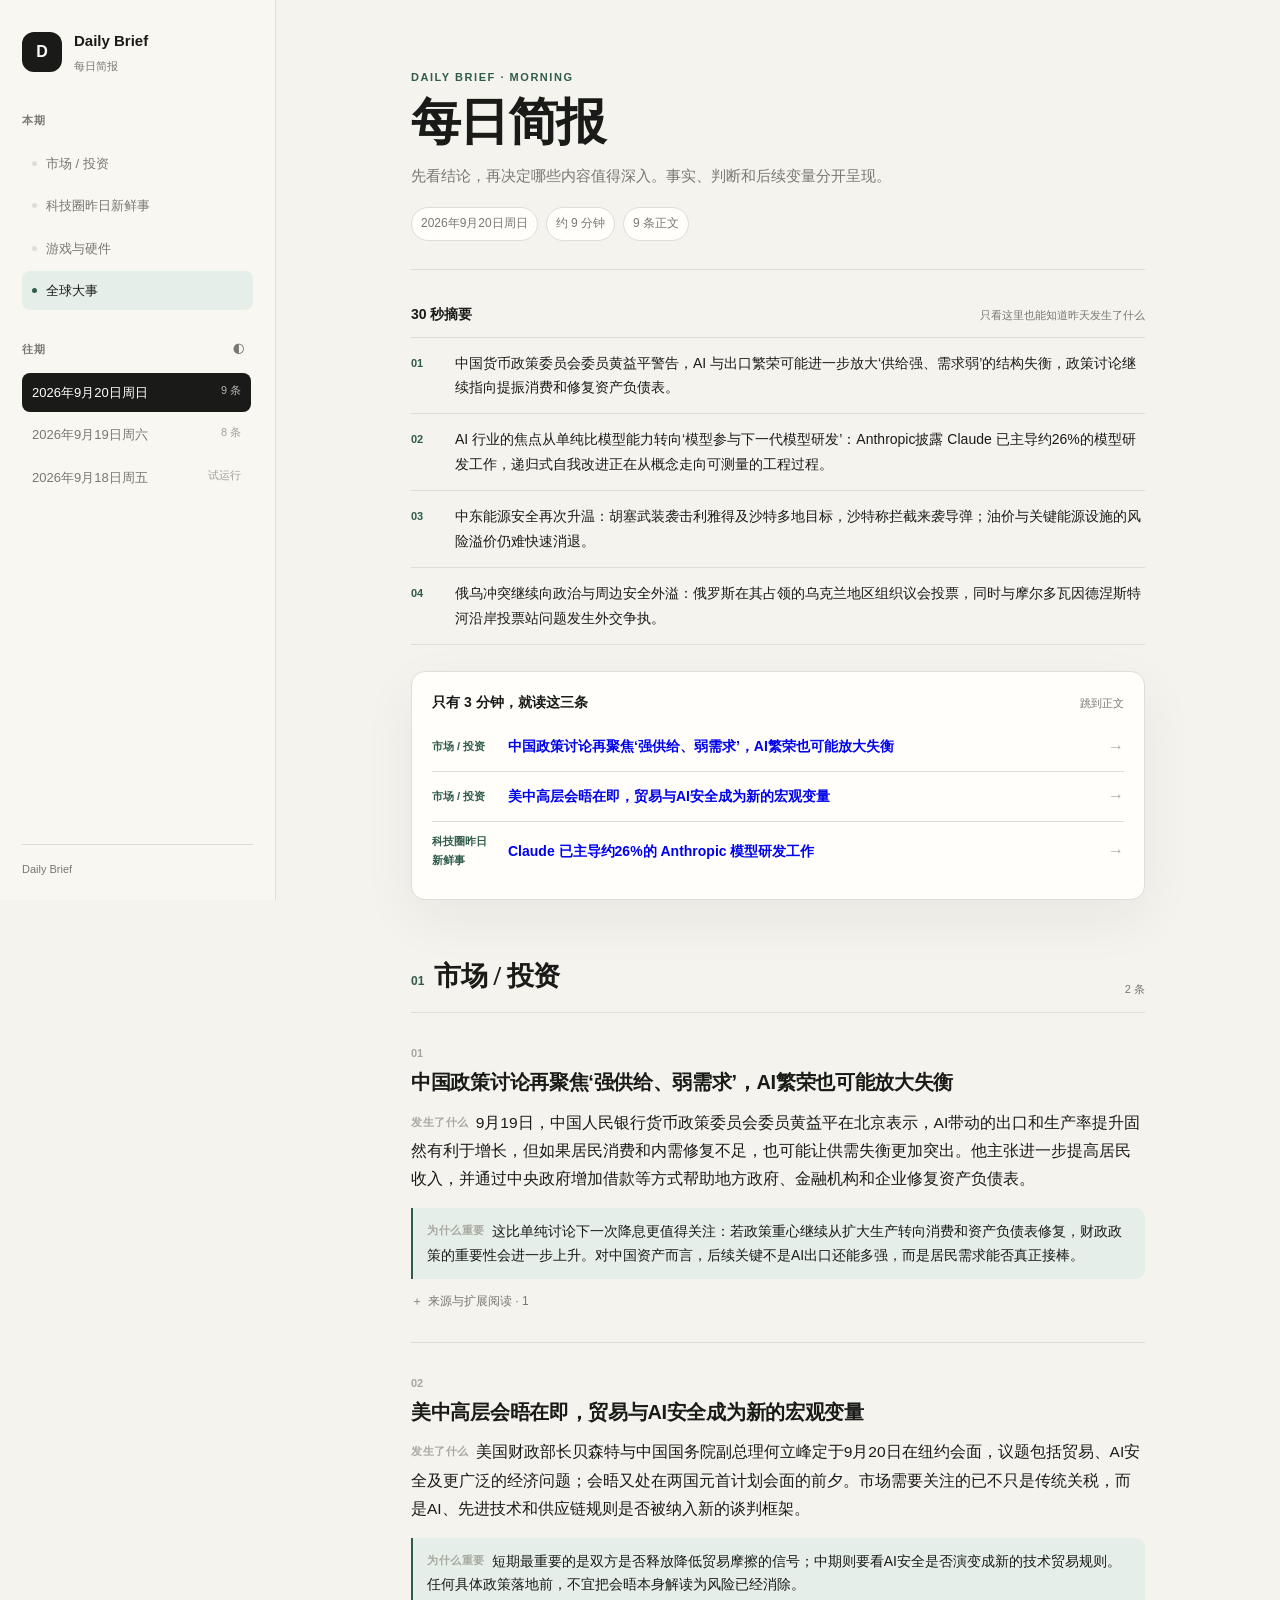
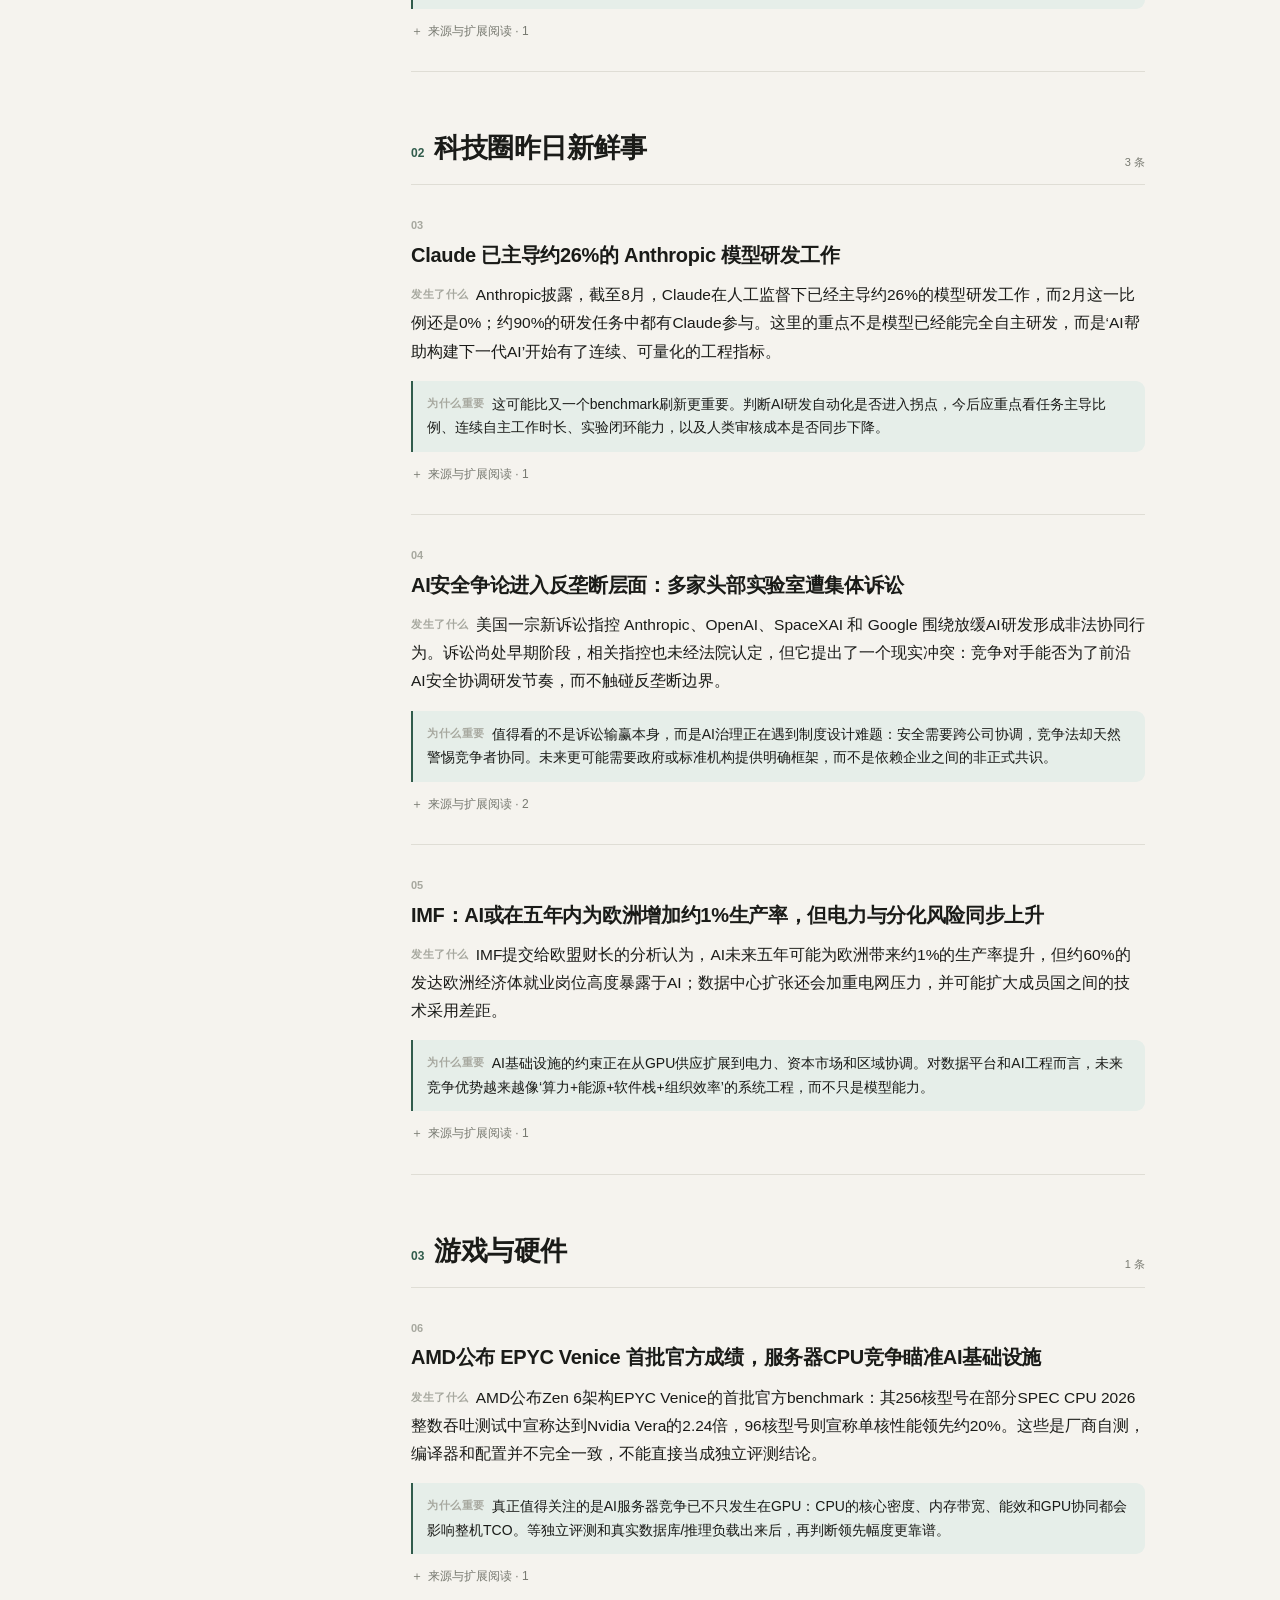
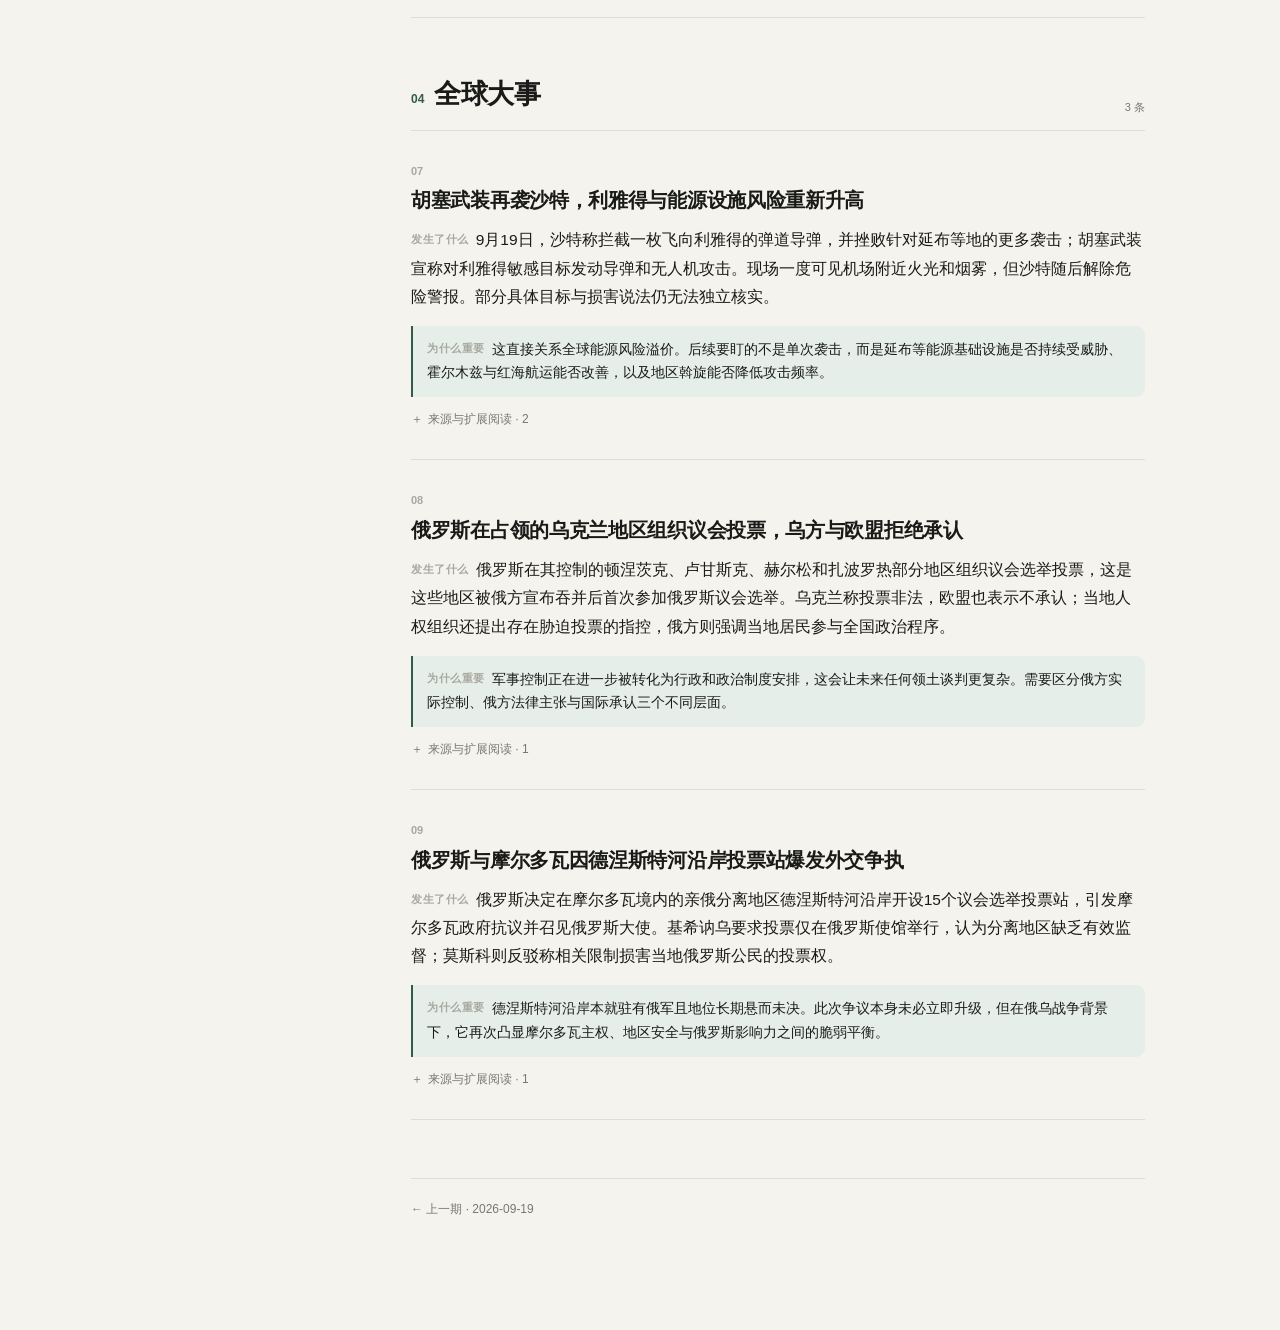
==== commit 5aee19a4: "Simplify Daily Brief editorial layout" ====
--- a/index.html
+++ b/index.html
@@ -4,7 +4,7 @@
   <meta charset="utf-8" />
   <meta name="viewport" content="width=device-width, initial-scale=1" />
   <meta name="color-scheme" content="light dark" />
-  <meta name="theme-color" content="#f5f3ee" />
+  <meta name="theme-color" content="#f6f4ef" />
   <title>Daily Brief</title>
   <link rel="stylesheet" href="./styles.css" />
 </head>
@@ -17,24 +17,24 @@
         <div class="brand-mark">D</div>
         <div>
           <strong>Daily Brief</strong>
-          <span>30 秒扫完 · 10 分钟读透</span>
+          <span>每日简报</span>
         </div>
       </div>
 
       <div class="side-block">
-        <div class="side-head"><span>本期目录</span></div>
+        <div class="side-head"><span>本期</span></div>
         <nav id="toc" class="toc" aria-label="本期目录"></nav>
       </div>
 
       <div class="side-block history-block">
         <div class="side-head">
-          <span>历史简报</span>
+          <span>往期</span>
           <button id="themeToggle" class="icon-btn" aria-label="切换主题">◐</button>
         </div>
         <nav id="history" class="history" aria-label="历史简报"></nav>
       </div>
 
-      <div class="sidebar-foot">公开信息 · 一手来源优先 · 事实与判断分离</div>
+      <div class="sidebar-foot">Daily Brief</div>
     </aside>
 
     <main class="main">
@@ -52,9 +52,9 @@
 
   <template id="emptyTemplate">
     <section class="empty">
-      <p class="eyebrow">Daily Brief</p>
-      <h1>日报站点已就绪</h1>
-      <p>每日 09:00 更新后，这里会显示最新一期。</p>
+      <p class="kicker">Daily Brief</p>
+      <h1>每日简报</h1>
+      <p>暂无内容。</p>
     </section>
   </template>
 
--- a/styles.css
+++ b/styles.css
@@ -1,211 +1,111 @@
 :root{
-  --bg:#f3f1ec;
-  --panel:#fbfaf7;
-  --panel-strong:#ffffff;
-  --text:#171816;
-  --muted:#73756f;
-  --line:#dfded8;
-  --soft:#eceae4;
-  --accent:#315f4f;
-  --accent-soft:#e4eee9;
-  --shadow:0 16px 48px rgba(26,31,27,.07);
-  --max:860px;
-  --sidebar:282px;
+  --bg:#f5f3ee;
+  --paper:#fffefa;
+  --paper-2:#f9f7f2;
+  --text:#1a1b18;
+  --muted:#777970;
+  --faint:#a7a89f;
+  --line:#dfddd5;
+  --soft:#efede6;
+  --accent:#315c4c;
+  --accent-soft:#e6eee9;
+  --warn-soft:#f2eee4;
+  --shadow:0 18px 55px rgba(32,34,29,.06);
+  --max:790px;
+  --sidebar:276px;
 }
 [data-theme="dark"]{
-  --bg:#111310;
-  --panel:#181b17;
-  --panel-strong:#1d201c;
-  --text:#eff1ec;
-  --muted:#a2a79f;
-  --line:#2d312b;
-  --soft:#222620;
-  --accent:#8ab7a3;
-  --accent-soft:#1d2b24;
+  --bg:#11130f;
+  --paper:#181b16;
+  --paper-2:#1d201a;
+  --text:#eef0e9;
+  --muted:#a3a79e;
+  --faint:#797e76;
+  --line:#2d3129;
+  --soft:#23271f;
+  --accent:#90b6a5;
+  --accent-soft:#1e2b24;
+  --warn-soft:#2a281f;
   --shadow:none;
 }
 *{box-sizing:border-box}
 html{scroll-behavior:smooth}
 body{
-  margin:0;
-  background:var(--bg);
-  color:var(--text);
+  margin:0;background:var(--bg);color:var(--text);
   font-family:Inter,-apple-system,BlinkMacSystemFont,"Segoe UI","PingFang SC","Microsoft YaHei",sans-serif;
-  line-height:1.72;
-  -webkit-font-smoothing:antialiased;
-  text-rendering:optimizeLegibility;
+  line-height:1.78;-webkit-font-smoothing:antialiased;text-rendering:optimizeLegibility;
 }
-button,a{font:inherit}
-a{color:inherit}
-.reading-progress{
-  position:fixed;inset:0 0 auto 0;height:3px;z-index:80;background:transparent;
-}
-.reading-progress span{
-  display:block;height:100%;width:0;background:var(--accent);transition:width .08s linear;
-}
+button,a{font:inherit}.reading-progress{position:fixed;inset:0 0 auto 0;height:3px;z-index:80}
+.reading-progress span{display:block;height:100%;width:0;background:var(--accent)}
 .shell{min-height:100vh}
 .sidebar{
   position:fixed;inset:0 auto 0 0;width:var(--sidebar);padding:28px 22px 22px;
-  border-right:1px solid var(--line);background:var(--panel);display:flex;flex-direction:column;
-  z-index:30;
+  border-right:1px solid var(--line);background:var(--paper-2);display:flex;flex-direction:column;z-index:30;
 }
 .brand{display:flex;gap:12px;align-items:center;margin-bottom:30px}
-.brand-mark{
-  width:40px;height:40px;border-radius:12px;background:var(--text);color:var(--panel);
-  display:grid;place-items:center;font-weight:800;letter-spacing:-.04em;
-}
-.brand strong,.brand span{display:block}
-.brand strong{font-size:15px;letter-spacing:-.01em}
-.brand span{font-size:12px;color:var(--muted);margin-top:2px}
-.side-block{margin-bottom:24px}
-.history-block{min-height:0;display:flex;flex-direction:column;flex:1}
-.side-head{
-  min-height:30px;display:flex;align-items:center;justify-content:space-between;
-  color:var(--muted);font-size:11px;font-weight:800;letter-spacing:.11em;text-transform:uppercase;
-  margin-bottom:8px;
-}
-.icon-btn{
-  border:0;background:transparent;color:var(--muted);cursor:pointer;border-radius:8px;padding:6px 9px;
-}
-.icon-btn:hover{background:var(--soft);color:var(--text)}
-.toc,.history{display:flex;flex-direction:column;gap:3px}
-.toc a,.history a{
-  color:var(--muted);text-decoration:none;border-radius:9px;font-size:13px;
-  padding:8px 10px;transition:background .15s ease,color .15s ease;
-}
-.toc a{display:flex;gap:9px;align-items:center}
-.toc a::before{
-  content:"";width:5px;height:5px;border-radius:50%;background:var(--line);flex:0 0 auto;
-}
-.toc a:hover,.history a:hover{background:var(--soft);color:var(--text)}
-.toc a.active{color:var(--text);background:var(--accent-soft)}
-.toc a.active::before{background:var(--accent)}
-.history{overflow:auto;padding-right:2px}
-.history a{display:flex;justify-content:space-between}
-.history a.active{background:var(--text);color:var(--panel)}
-.history small{opacity:.7}
-.sidebar-foot{
-  margin-top:auto;padding-top:16px;border-top:1px solid var(--line);
-  font-size:11px;line-height:1.55;color:var(--muted);
-}
+.brand-mark{width:40px;height:40px;border-radius:12px;background:var(--text);color:var(--paper);display:grid;place-items:center;font-weight:800}
+.brand strong,.brand span{display:block}.brand strong{font-size:15px}.brand span{font-size:11px;color:var(--muted);margin-top:2px}
+.side-block{margin-bottom:24px}.history-block{min-height:0;display:flex;flex-direction:column;flex:1}
+.side-head{min-height:30px;display:flex;align-items:center;justify-content:space-between;color:var(--muted);font-size:11px;font-weight:800;letter-spacing:.11em;text-transform:uppercase;margin-bottom:8px}
+.icon-btn{border:0;background:transparent;color:var(--muted);cursor:pointer;border-radius:8px;padding:6px 9px}.icon-btn:hover{background:var(--soft);color:var(--text)}
+.toc,.history{display:flex;flex-direction:column;gap:3px}.history{overflow:auto;padding-right:2px}
+.toc a,.history a{color:var(--muted);text-decoration:none;border-radius:8px;font-size:13px;padding:8px 10px}
+.toc a{display:flex;gap:9px;align-items:center}.toc a::before{content:"";width:5px;height:5px;border-radius:50%;background:var(--line)}
+.toc a:hover,.history a:hover{background:var(--soft);color:var(--text)}.toc a.active{color:var(--text);background:var(--accent-soft)}.toc a.active::before{background:var(--accent)}
+.history a{display:flex;justify-content:space-between}.history a.active{background:var(--text);color:var(--paper)}.history small{opacity:.68}
+.sidebar-foot{margin-top:auto;padding-top:16px;border-top:1px solid var(--line);font-size:11px;line-height:1.55;color:var(--muted)}
 
-.main{margin-left:var(--sidebar);min-height:100vh}
-.report{max-width:var(--max);margin:0 auto;padding:72px 30px 110px}
+.main{margin-left:var(--sidebar);min-height:100vh}.report{max-width:var(--max);margin:0 auto;padding:68px 28px 110px}
 .loading,.empty{padding:90px 0;color:var(--muted)}
-.eyebrow{
-  margin:0;color:var(--accent);font-size:11px;font-weight:800;letter-spacing:.14em;text-transform:uppercase;
-}
-.hero{margin-bottom:34px}
-.hero-topline{display:flex;justify-content:space-between;gap:20px;align-items:flex-start}
-.hero h1{
-  margin:7px 0 14px;font-family:Georgia,"Noto Serif SC","Songti SC",serif;
-  font-size:50px;line-height:1.05;letter-spacing:-.035em;font-weight:700;
-}
-.hero-meta{display:flex;gap:8px;flex-wrap:wrap}
-.meta-pill{
-  display:inline-flex;align-items:center;gap:6px;padding:5px 9px;border:1px solid var(--line);
-  background:var(--panel);border-radius:999px;color:var(--muted);font-size:12px;
-}
-.hero-rule{height:1px;background:var(--line);margin-top:30px}
+.eyebrow{margin:0;color:var(--accent);font-size:11px;font-weight:800;letter-spacing:.14em;text-transform:uppercase}
+.hero h1{margin:7px 0 14px;font-family:Georgia,"Noto Serif SC","Songti SC",serif;font-size:50px;line-height:1.08;letter-spacing:-.035em}
+.hero-deck{max-width:680px;margin:0 0 18px;color:var(--muted);font-size:15px}
+.hero-meta{display:flex;gap:8px;flex-wrap:wrap}.meta-pill{padding:5px 9px;border:1px solid var(--line);background:var(--paper);border-radius:999px;color:var(--muted);font-size:12px}
+.hero-rule{height:1px;background:var(--line);margin:28px 0 0}
 
-.summary{
-  margin:0 0 44px;padding:24px;border:1px solid var(--line);border-radius:20px;
-  background:linear-gradient(180deg,var(--panel-strong),var(--panel));box-shadow:var(--shadow);
-}
-.summary-head{display:flex;justify-content:space-between;align-items:center;margin-bottom:14px}
-.summary h2{margin:0;font-size:14px;letter-spacing:-.01em}
-.summary .hint{font-size:11px;color:var(--muted)}
-.summary-grid{display:grid;grid-template-columns:1fr 1fr;gap:10px}
-.summary-card{
-  min-height:100%;padding:13px 14px;border-radius:12px;background:var(--soft);
-  font-size:14px;line-height:1.65;
-}
-.summary-card strong{display:block;margin-bottom:3px;color:var(--accent);font-size:11px;letter-spacing:.08em}
+.summary{margin:32px 0 24px}.summary-title{display:flex;align-items:baseline;justify-content:space-between;gap:20px;margin-bottom:10px}
+.summary h2,.mustread h2{margin:0;font-size:14px}.hint{font-size:11px;color:var(--muted)}
+.summary-list{border-top:1px solid var(--line)}
+.summary-row{display:grid;grid-template-columns:34px 1fr;gap:10px;padding:13px 0;border-bottom:1px solid var(--line);font-size:14px}
+.summary-row .num{color:var(--accent);font-size:11px;font-weight:800;padding-top:3px}
 
-.section{scroll-margin-top:24px;margin-top:48px}
-.section-head{
-  display:flex;align-items:flex-end;justify-content:space-between;gap:20px;
-  padding-bottom:12px;border-bottom:1px solid var(--line);margin-bottom:0;
-}
-.section-title-wrap{display:flex;align-items:baseline;gap:10px}
-.section-index{color:var(--accent);font-size:12px;font-weight:800}
-.section-head h2{
-  font-family:Georgia,"Noto Serif SC","Songti SC",serif;
-  font-size:27px;letter-spacing:-.02em;margin:0;
-}
-.section-head .count{font-size:11px;color:var(--muted)}
+.mustread{margin:26px 0 46px;padding:18px 20px;border:1px solid var(--line);background:var(--paper);border-radius:14px;box-shadow:var(--shadow)}
+.mustread-head{display:flex;justify-content:space-between;align-items:baseline;margin-bottom:8px}
+.mustread a{display:grid;grid-template-columns:64px 1fr auto;gap:12px;align-items:center;padding:10px 0;text-decoration:none;border-top:1px solid var(--line)}
+.mustread a:first-of-type{border-top:0}.mustread .tag{font-size:11px;color:var(--accent);font-weight:800}.mustread .mtitle{font-size:14px;font-weight:650}.mustread .arrow{color:var(--faint)}
+.mustread a:hover .mtitle{color:var(--accent)}
 
-.item{
-  position:relative;padding:28px 0 26px 44px;border-bottom:1px solid var(--line);
-}
-.item-number{
-  position:absolute;left:0;top:31px;width:28px;height:28px;border:1px solid var(--line);
-  border-radius:50%;display:grid;place-items:center;color:var(--muted);font-size:11px;font-weight:700;
-  background:var(--panel);
-}
-.item h3{
-  font-size:20px;line-height:1.45;margin:0 0 10px;letter-spacing:-.015em;
-}
-.item-body{margin:0 0 12px;font-size:15px;color:var(--text)}
-.commentary{
-  margin-top:13px;padding:12px 14px;border-radius:10px;background:var(--accent-soft);
-  color:var(--text);font-size:14px;line-height:1.65;
-}
-.commentary strong{color:var(--accent)}
-.sources-details{margin-top:12px}
-.sources-details summary{
-  width:max-content;list-style:none;cursor:pointer;color:var(--muted);font-size:12px;
-  user-select:none;
-}
-.sources-details summary::-webkit-details-marker{display:none}
-.sources-details summary::before{content:"＋";display:inline-block;margin-right:5px}
-.sources-details[open] summary::before{content:"−"}
-.sources{display:flex;gap:7px;flex-wrap:wrap;margin-top:9px}
-.sources a{
-  font-size:11px;color:var(--muted);text-decoration:none;border:1px solid var(--line);
-  background:var(--panel);padding:4px 8px;border-radius:999px;
-}
-.sources a:hover{color:var(--text);border-color:var(--muted)}
+.section{scroll-margin-top:24px;margin-top:52px}.section-head{display:flex;align-items:flex-end;justify-content:space-between;gap:18px;padding-bottom:12px;border-bottom:1px solid var(--line)}
+.section-title-wrap{display:flex;align-items:baseline;gap:10px}.section-index{color:var(--accent);font-size:12px;font-weight:800}
+.section-head h2{font-family:Georgia,"Noto Serif SC","Songti SC",serif;font-size:27px;margin:0;letter-spacing:-.02em}.section-head .count{font-size:11px;color:var(--muted)}
+.item{position:relative;padding:31px 0 29px;border-bottom:1px solid var(--line)}
+.item-topline{display:flex;justify-content:space-between;gap:16px;align-items:flex-start}.item-index{font-size:11px;color:var(--faint);font-weight:800;margin-bottom:5px}
+.item h3{font-size:20px;line-height:1.46;margin:0 0 11px;letter-spacing:-.015em}
+.item.featured h3{font-size:22px}.item p{margin:0}
+.fact{font-size:15.5px;line-height:1.82}.label{display:inline-block;margin-right:7px;color:var(--faint);font-size:11px;font-weight:800;letter-spacing:.05em;vertical-align:2px}
+.analysis-grid{display:grid;grid-template-columns:1fr;gap:8px;margin-top:15px}
+.analysis{padding:12px 14px;border-left:2px solid var(--accent);background:var(--accent-soft);border-radius:0 9px 9px 0;font-size:14px;line-height:1.68}
+.watch{padding:10px 0 0;font-size:13px;color:var(--muted)}
+.watch strong{color:var(--text)}
+.deep-details,.sources-details{margin-top:12px}
+.deep-details summary,.sources-details summary{width:max-content;max-width:100%;list-style:none;cursor:pointer;color:var(--muted);font-size:12px;user-select:none}
+.deep-details summary::-webkit-details-marker,.sources-details summary::-webkit-details-marker{display:none}
+.deep-details summary::before,.sources-details summary::before{content:"＋";display:inline-block;margin-right:5px}.deep-details[open] summary::before,.sources-details[open] summary::before{content:"−"}
+.deep-content{margin-top:10px;padding:14px 16px;background:var(--paper-2);border-radius:10px;color:var(--muted);font-size:13.5px;line-height:1.78}
+.deep-content p+p{margin-top:10px}
+.sources{display:flex;gap:7px;flex-wrap:wrap;margin-top:9px}.sources a{font-size:11px;color:var(--muted);text-decoration:none;border:1px solid var(--line);background:var(--paper);padding:4px 8px;border-radius:999px}.sources a:hover{color:var(--text);border-color:var(--muted)}
 
-.report-nav{
-  display:flex;justify-content:space-between;gap:12px;margin-top:58px;padding-top:20px;border-top:1px solid var(--line);
-}
-.report-nav a{
-  color:var(--muted);text-decoration:none;font-size:12px;padding:8px 0;
-}
-.report-nav a:hover{color:var(--text)}
-.report-nav a.disabled{visibility:hidden}
+.report-nav{display:flex;justify-content:space-between;gap:12px;margin-top:58px;padding-top:20px;border-top:1px solid var(--line)}
+.report-nav a{color:var(--muted);text-decoration:none;font-size:12px}.report-nav a:hover{color:var(--text)}.report-nav a.disabled{visibility:hidden}
 .mobile-bar{display:none}
-
-@media(max-width:980px){
-  :root{--sidebar:250px}
-}
 @media(max-width:820px){
-  .sidebar{
-    width:286px;transform:translateX(-100%);transition:transform .2s ease;box-shadow:var(--shadow);
-  }
-  body.menu-open .sidebar{transform:translateX(0)}
-  .main{margin-left:0}
-  .mobile-bar{
-    position:sticky;top:0;height:54px;padding:0 14px;border-bottom:1px solid var(--line);
-    background:color-mix(in srgb,var(--bg) 90%,transparent);backdrop-filter:blur(14px);
-    display:flex;align-items:center;justify-content:space-between;z-index:20;
-  }
-  .report{padding:42px 20px 80px}
-  .hero h1{font-size:39px}
-  .summary{padding:18px}
-  .summary-grid{grid-template-columns:1fr}
-  .section{margin-top:40px}
-  .item{padding-left:38px}
-  .item-number{width:24px;height:24px;top:31px}
+  .sidebar{width:286px;transform:translateX(-100%);transition:transform .2s ease;box-shadow:var(--shadow)}
+  body.menu-open .sidebar{transform:translateX(0)}.main{margin-left:0}
+  .mobile-bar{position:sticky;top:0;height:54px;padding:0 14px;border-bottom:1px solid var(--line);background:color-mix(in srgb,var(--bg) 90%,transparent);backdrop-filter:blur(14px);display:flex;align-items:center;justify-content:space-between;z-index:20}
+  .report{padding:42px 20px 80px}.hero h1{font-size:39px}.mustread a{grid-template-columns:56px 1fr auto}
 }
 @media(max-width:520px){
-  .report{padding-left:17px;padding-right:17px}
-  .hero h1{font-size:35px}
-  .section-head h2{font-size:24px}
-  .item h3{font-size:18px}
-  .item-body{font-size:14.5px}
+  .report{padding-left:17px;padding-right:17px}.hero h1{font-size:35px}.section-head h2{font-size:24px}
+  .item h3,.item.featured h3{font-size:19px}.fact{font-size:15px}.mustread{padding:15px 16px}.mustread a{grid-template-columns:1fr auto}.mustread .tag{grid-column:1/-1;margin-bottom:-8px}
 }
-@media(prefers-reduced-motion:reduce){
-  *{scroll-behavior:auto!important;transition:none!important}
-}+@media(prefers-reduced-motion:reduce){*{scroll-behavior:auto!important;transition:none!important}}
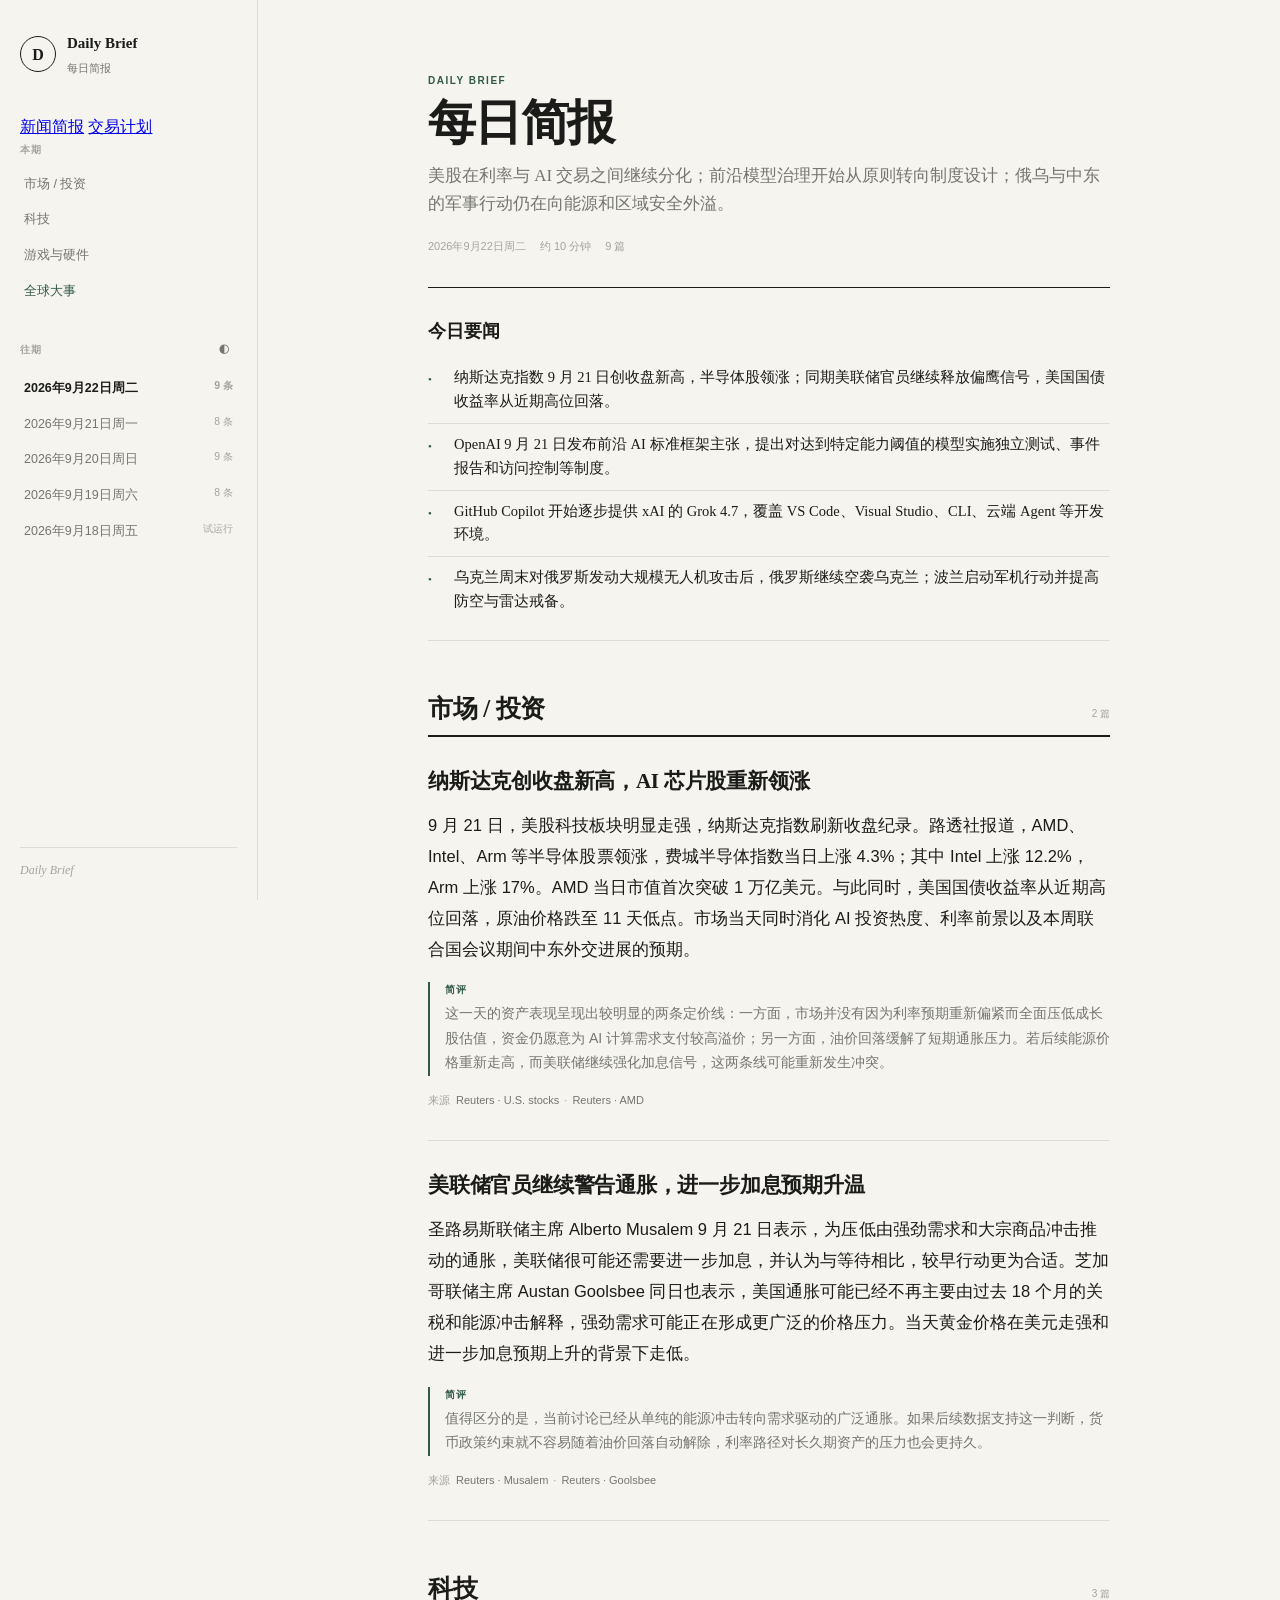
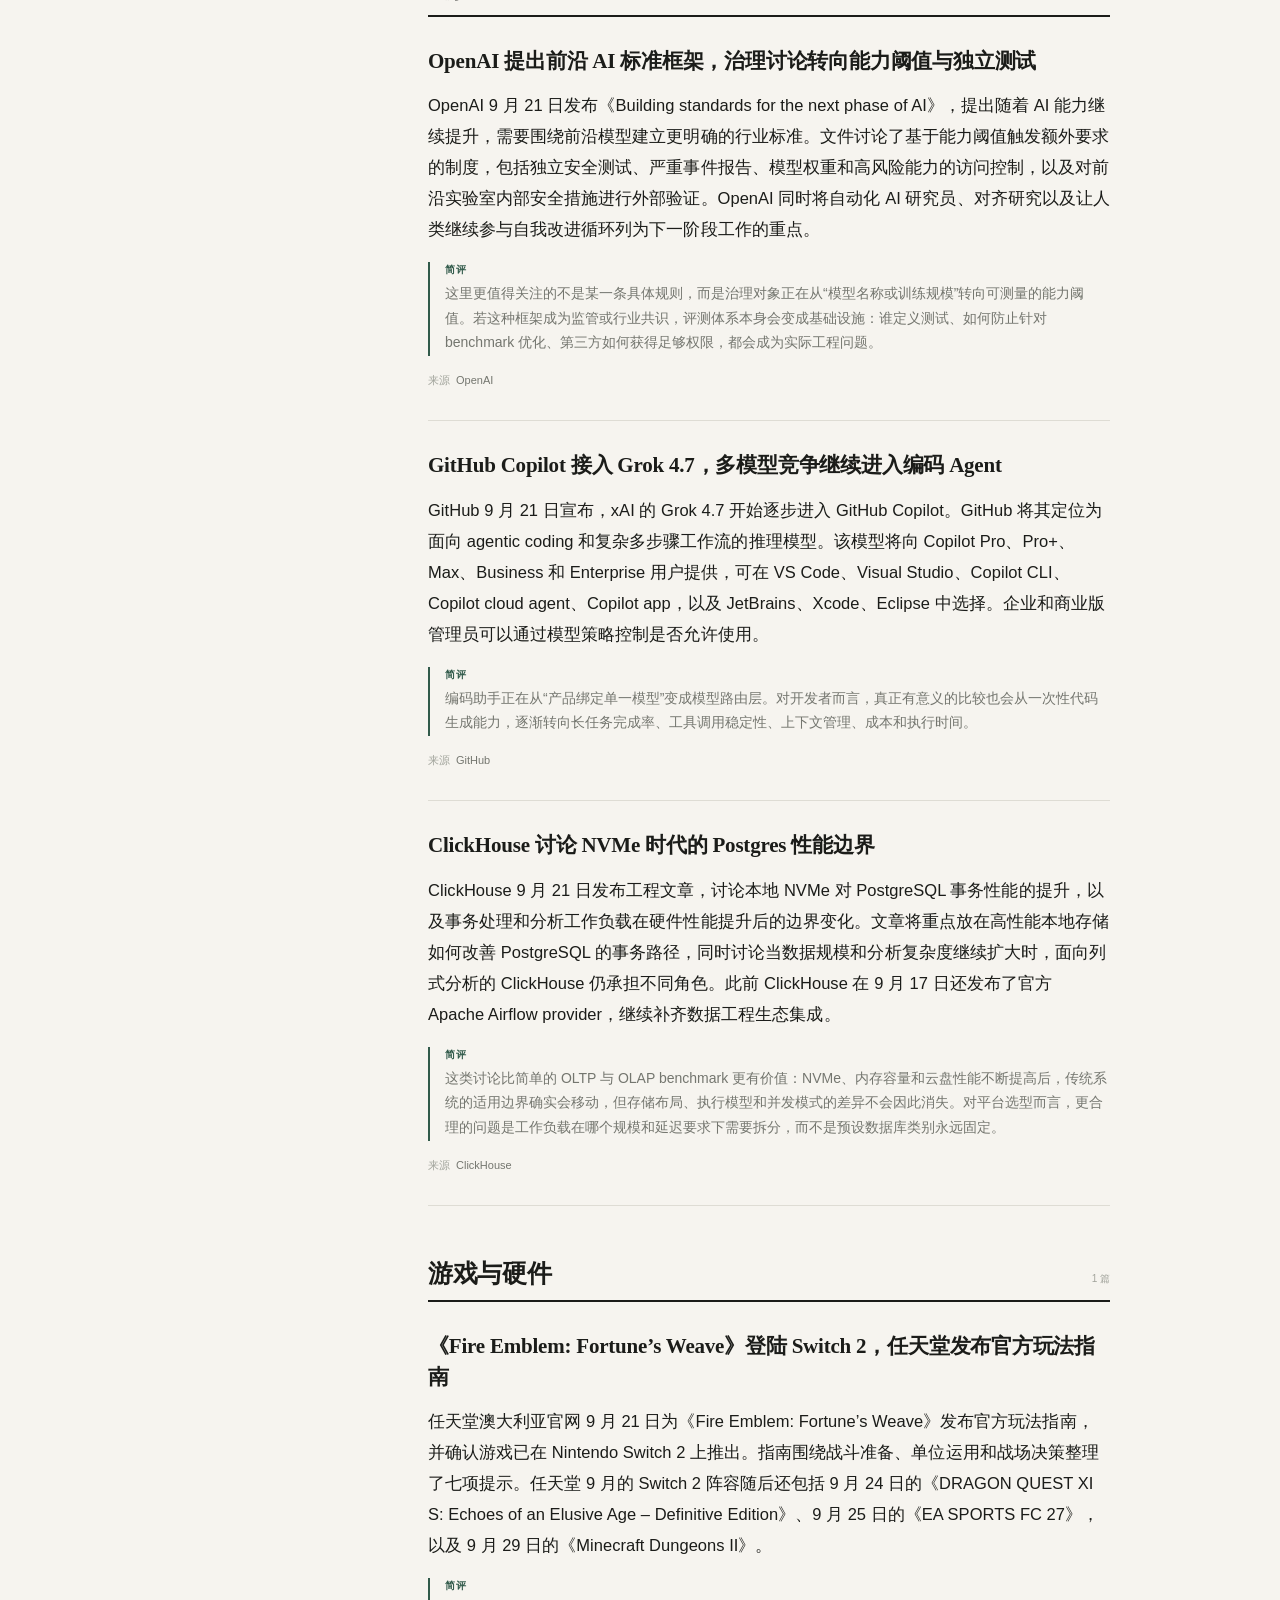
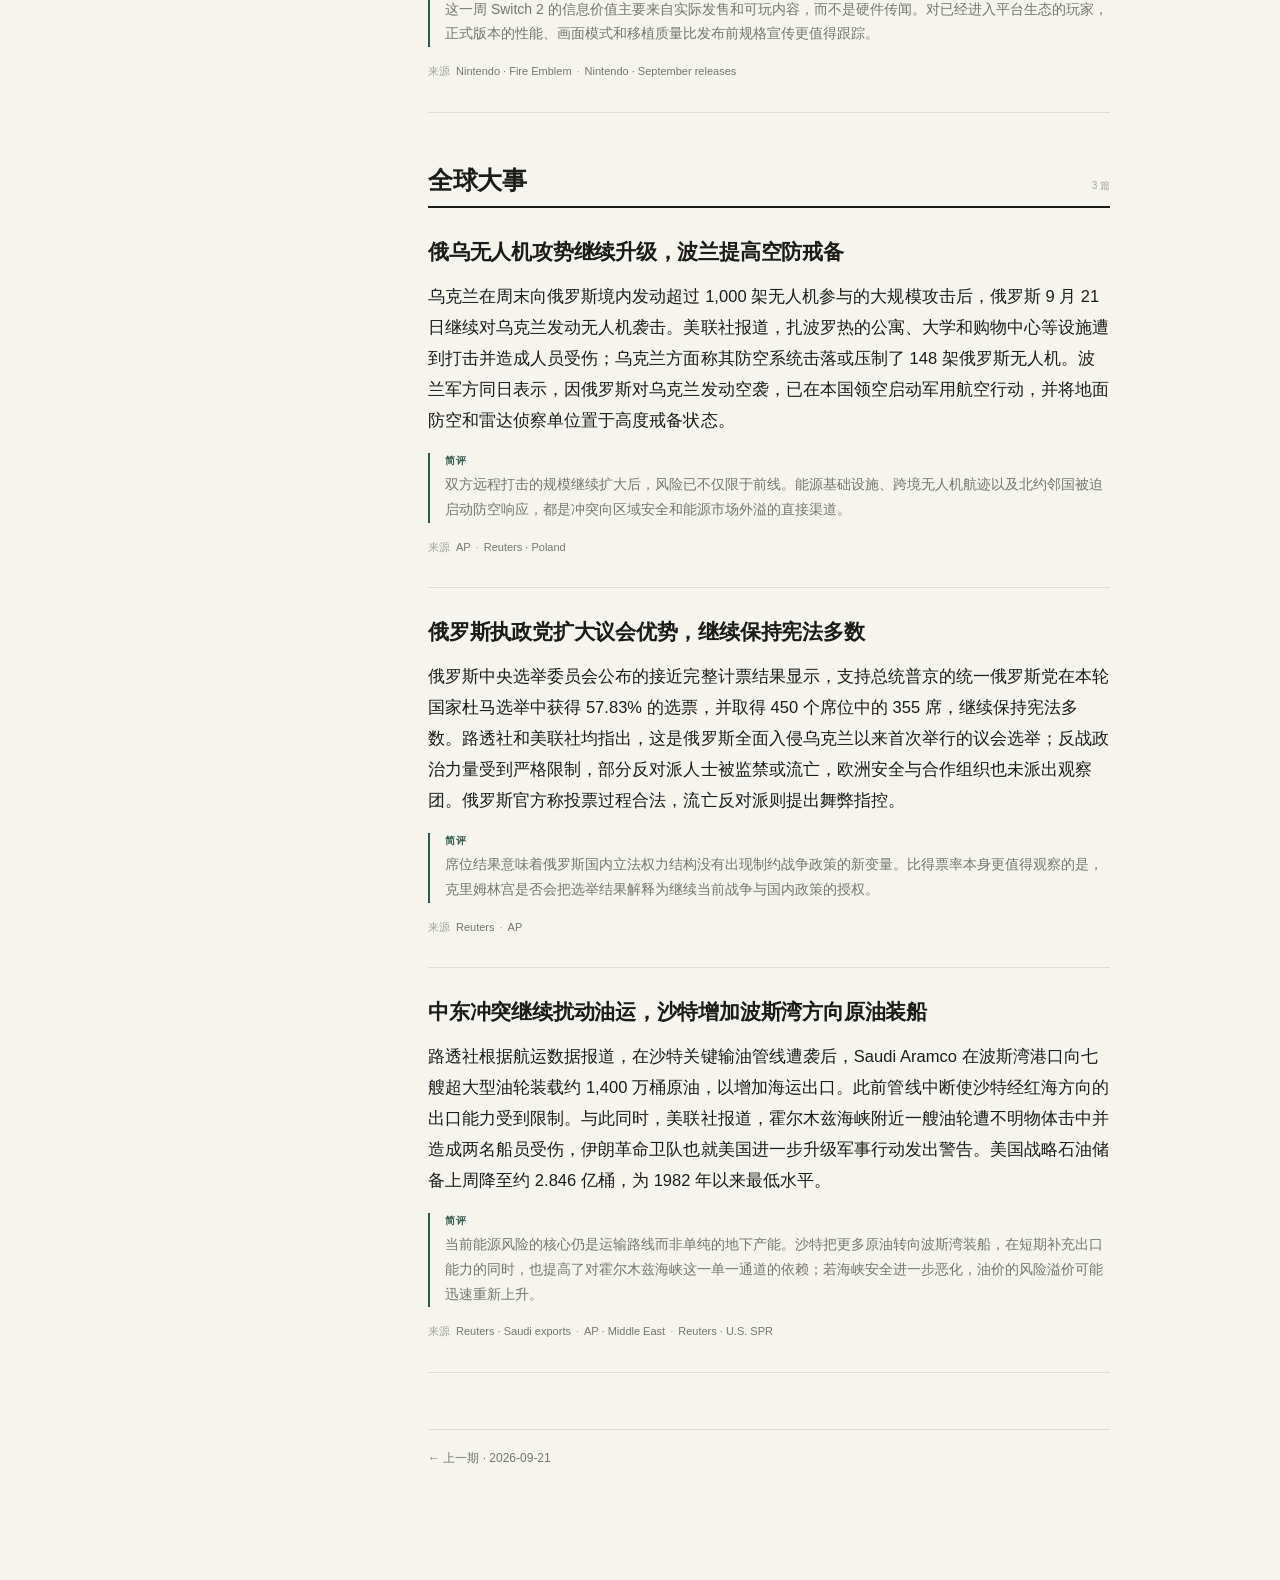
==== commit 33952c1f: "Add site navigation for trading page" ====
--- a/index.html
+++ b/index.html
@@ -20,6 +20,11 @@
           <span>每日简报</span>
         </div>
       </div>
+
+      <nav class="site-switch" aria-label="站点栏目">
+        <a class="active" href="./">新闻简报</a>
+        <a href="./portfolio.html">交易计划</a>
+      </nav>
 
       <div class="side-block">
         <div class="side-head"><span>本期</span></div>
--- a/styles.css
+++ b/styles.css
@@ -1,111 +1,177 @@
 :root{
-  --bg:#f5f3ee;
+  --bg:#f6f4ef;
   --paper:#fffefa;
-  --paper-2:#f9f7f2;
-  --text:#1a1b18;
-  --muted:#777970;
-  --faint:#a7a89f;
-  --line:#dfddd5;
-  --soft:#efede6;
-  --accent:#315c4c;
-  --accent-soft:#e6eee9;
-  --warn-soft:#f2eee4;
-  --shadow:0 18px 55px rgba(32,34,29,.06);
-  --max:790px;
-  --sidebar:276px;
+  --text:#1b1c19;
+  --muted:#74766f;
+  --faint:#a3a59d;
+  --line:#dedcd4;
+  --accent:#315a4a;
+  --sidebar:258px;
+  --measure:730px;
 }
 [data-theme="dark"]{
-  --bg:#11130f;
-  --paper:#181b16;
-  --paper-2:#1d201a;
-  --text:#eef0e9;
+  --bg:#121410;
+  --paper:#191c17;
+  --text:#eff0eb;
   --muted:#a3a79e;
-  --faint:#797e76;
-  --line:#2d3129;
-  --soft:#23271f;
-  --accent:#90b6a5;
-  --accent-soft:#1e2b24;
-  --warn-soft:#2a281f;
-  --shadow:none;
+  --faint:#747a71;
+  --line:#2d312a;
+  --accent:#91b9a7;
 }
 *{box-sizing:border-box}
 html{scroll-behavior:smooth}
 body{
-  margin:0;background:var(--bg);color:var(--text);
-  font-family:Inter,-apple-system,BlinkMacSystemFont,"Segoe UI","PingFang SC","Microsoft YaHei",sans-serif;
-  line-height:1.78;-webkit-font-smoothing:antialiased;text-rendering:optimizeLegibility;
+  margin:0;
+  background:var(--bg);
+  color:var(--text);
+  font-family:-apple-system,BlinkMacSystemFont,"Segoe UI","PingFang SC","Microsoft YaHei",sans-serif;
+  line-height:1.82;
+  -webkit-font-smoothing:antialiased;
+  text-rendering:optimizeLegibility;
 }
-button,a{font:inherit}.reading-progress{position:fixed;inset:0 0 auto 0;height:3px;z-index:80}
+button,a{font:inherit}
+.reading-progress{position:fixed;inset:0 0 auto 0;height:2px;z-index:80}
 .reading-progress span{display:block;height:100%;width:0;background:var(--accent)}
 .shell{min-height:100vh}
+
 .sidebar{
-  position:fixed;inset:0 auto 0 0;width:var(--sidebar);padding:28px 22px 22px;
-  border-right:1px solid var(--line);background:var(--paper-2);display:flex;flex-direction:column;z-index:30;
+  position:fixed;inset:0 auto 0 0;width:var(--sidebar);
+  padding:30px 20px 22px;border-right:1px solid var(--line);
+  background:var(--bg);display:flex;flex-direction:column;z-index:30;
 }
-.brand{display:flex;gap:12px;align-items:center;margin-bottom:30px}
-.brand-mark{width:40px;height:40px;border-radius:12px;background:var(--text);color:var(--paper);display:grid;place-items:center;font-weight:800}
-.brand strong,.brand span{display:block}.brand strong{font-size:15px}.brand span{font-size:11px;color:var(--muted);margin-top:2px}
-.side-block{margin-bottom:24px}.history-block{min-height:0;display:flex;flex-direction:column;flex:1}
-.side-head{min-height:30px;display:flex;align-items:center;justify-content:space-between;color:var(--muted);font-size:11px;font-weight:800;letter-spacing:.11em;text-transform:uppercase;margin-bottom:8px}
-.icon-btn{border:0;background:transparent;color:var(--muted);cursor:pointer;border-radius:8px;padding:6px 9px}.icon-btn:hover{background:var(--soft);color:var(--text)}
-.toc,.history{display:flex;flex-direction:column;gap:3px}.history{overflow:auto;padding-right:2px}
-.toc a,.history a{color:var(--muted);text-decoration:none;border-radius:8px;font-size:13px;padding:8px 10px}
-.toc a{display:flex;gap:9px;align-items:center}.toc a::before{content:"";width:5px;height:5px;border-radius:50%;background:var(--line)}
-.toc a:hover,.history a:hover{background:var(--soft);color:var(--text)}.toc a.active{color:var(--text);background:var(--accent-soft)}.toc a.active::before{background:var(--accent)}
-.history a{display:flex;justify-content:space-between}.history a.active{background:var(--text);color:var(--paper)}.history small{opacity:.68}
-.sidebar-foot{margin-top:auto;padding-top:16px;border-top:1px solid var(--line);font-size:11px;line-height:1.55;color:var(--muted)}
+.brand{display:flex;gap:11px;align-items:center;margin-bottom:34px}
+.brand-mark{
+  width:36px;height:36px;border:1px solid var(--text);border-radius:50%;
+  display:grid;place-items:center;font-family:Georgia,serif;font-weight:700;
+}
+.brand strong,.brand span{display:block}
+.brand strong{font-family:Georgia,"Noto Serif SC","Songti SC",serif;font-size:15px}
+.brand span{font-size:11px;color:var(--muted);margin-top:1px}
+.side-block{margin-bottom:26px}
+.history-block{min-height:0;display:flex;flex-direction:column;flex:1}
+.side-head{
+  display:flex;align-items:center;justify-content:space-between;
+  margin-bottom:7px;color:var(--faint);font-size:10px;font-weight:700;letter-spacing:.14em;text-transform:uppercase;
+}
+.icon-btn{border:0;background:transparent;color:var(--muted);cursor:pointer;padding:5px 8px;border-radius:6px}
+.icon-btn:hover{color:var(--text)}
+.toc,.history{display:flex;flex-direction:column}
+.history{overflow:auto}
+.toc a,.history a{
+  padding:6px 4px;color:var(--muted);text-decoration:none;font-size:12.5px;
+  border-bottom:1px solid transparent;
+}
+.toc a:hover,.history a:hover{color:var(--text)}
+.toc a.active{color:var(--accent)}
+.history a{display:flex;justify-content:space-between;gap:10px}
+.history a.active{color:var(--text);font-weight:650}
+.history small{color:var(--faint)}
+.sidebar-foot{margin-top:auto;padding-top:15px;border-top:1px solid var(--line);font:italic 12px Georgia,serif;color:var(--faint)}
 
-.main{margin-left:var(--sidebar);min-height:100vh}.report{max-width:var(--max);margin:0 auto;padding:68px 28px 110px}
+.main{margin-left:var(--sidebar);min-height:100vh}
+.report{max-width:var(--measure);margin:0 auto;padding:72px 24px 110px}
 .loading,.empty{padding:90px 0;color:var(--muted)}
-.eyebrow{margin:0;color:var(--accent);font-size:11px;font-weight:800;letter-spacing:.14em;text-transform:uppercase}
-.hero h1{margin:7px 0 14px;font-family:Georgia,"Noto Serif SC","Songti SC",serif;font-size:50px;line-height:1.08;letter-spacing:-.035em}
-.hero-deck{max-width:680px;margin:0 0 18px;color:var(--muted);font-size:15px}
-.hero-meta{display:flex;gap:8px;flex-wrap:wrap}.meta-pill{padding:5px 9px;border:1px solid var(--line);background:var(--paper);border-radius:999px;color:var(--muted);font-size:12px}
-.hero-rule{height:1px;background:var(--line);margin:28px 0 0}
+.kicker{margin:0 0 7px;color:var(--accent);font-size:10px;font-weight:700;letter-spacing:.15em;text-transform:uppercase}
+.hero{padding-bottom:31px;border-bottom:1px solid var(--text)}
+.hero h1{
+  margin:0 0 12px;font-family:Georgia,"Noto Serif SC","Songti SC",serif;
+  font-size:48px;line-height:1.1;letter-spacing:-.035em;font-weight:700;
+}
+.hero-deck{
+  margin:0 0 18px;font-family:Georgia,"Noto Serif SC","Songti SC",serif;
+  font-size:17px;line-height:1.65;color:var(--muted);
+}
+.hero-meta{display:flex;gap:14px;flex-wrap:wrap;color:var(--faint);font-size:11px}
 
-.summary{margin:32px 0 24px}.summary-title{display:flex;align-items:baseline;justify-content:space-between;gap:20px;margin-bottom:10px}
-.summary h2,.mustread h2{margin:0;font-size:14px}.hint{font-size:11px;color:var(--muted)}
-.summary-list{border-top:1px solid var(--line)}
-.summary-row{display:grid;grid-template-columns:34px 1fr;gap:10px;padding:13px 0;border-bottom:1px solid var(--line);font-size:14px}
-.summary-row .num{color:var(--accent);font-size:11px;font-weight:800;padding-top:3px}
+.headlines{padding:27px 0 17px;border-bottom:1px solid var(--line)}
+.headlines h2{
+  margin:0 0 9px;font-family:Georgia,"Noto Serif SC","Songti SC",serif;
+  font-size:18px;font-weight:700;
+}
+.headline{
+  display:grid;grid-template-columns:16px 1fr;gap:10px;
+  padding:9px 0;border-top:1px solid var(--line);
+  font-family:Georgia,"Noto Serif SC","Songti SC",serif;
+  font-size:14.5px;line-height:1.65;
+}
+.headline:first-of-type{border-top:0}
+.headline-mark{color:var(--accent);font-size:11px;padding-top:4px}
 
-.mustread{margin:26px 0 46px;padding:18px 20px;border:1px solid var(--line);background:var(--paper);border-radius:14px;box-shadow:var(--shadow)}
-.mustread-head{display:flex;justify-content:space-between;align-items:baseline;margin-bottom:8px}
-.mustread a{display:grid;grid-template-columns:64px 1fr auto;gap:12px;align-items:center;padding:10px 0;text-decoration:none;border-top:1px solid var(--line)}
-.mustread a:first-of-type{border-top:0}.mustread .tag{font-size:11px;color:var(--accent);font-weight:800}.mustread .mtitle{font-size:14px;font-weight:650}.mustread .arrow{color:var(--faint)}
-.mustread a:hover .mtitle{color:var(--accent)}
+.section{scroll-margin-top:22px;margin-top:52px}
+.section-head{padding-bottom:9px;border-bottom:2px solid var(--text);display:flex;justify-content:space-between;align-items:baseline}
+.section-head h2{
+  margin:0;font-family:Georgia,"Noto Serif SC","Songti SC",serif;
+  font-size:25px;line-height:1.3;letter-spacing:-.015em;
+}
+.section-head span{color:var(--faint);font-size:10px}
+.item{padding:29px 0 31px;border-bottom:1px solid var(--line)}
+.item h3{
+  margin:0 0 13px;font-family:Georgia,"Noto Serif SC","Songti SC",serif;
+  font-size:21px;line-height:1.48;letter-spacing:-.01em;
+}
+.article-copy{font-size:16.5px;line-height:1.88;letter-spacing:.002em}
+.article-copy p{margin:0 0 13px}
+.article-copy p:last-child{margin-bottom:0}
 
-.section{scroll-margin-top:24px;margin-top:52px}.section-head{display:flex;align-items:flex-end;justify-content:space-between;gap:18px;padding-bottom:12px;border-bottom:1px solid var(--line)}
-.section-title-wrap{display:flex;align-items:baseline;gap:10px}.section-index{color:var(--accent);font-size:12px;font-weight:800}
-.section-head h2{font-family:Georgia,"Noto Serif SC","Songti SC",serif;font-size:27px;margin:0;letter-spacing:-.02em}.section-head .count{font-size:11px;color:var(--muted)}
-.item{position:relative;padding:31px 0 29px;border-bottom:1px solid var(--line)}
-.item-topline{display:flex;justify-content:space-between;gap:16px;align-items:flex-start}.item-index{font-size:11px;color:var(--faint);font-weight:800;margin-bottom:5px}
-.item h3{font-size:20px;line-height:1.46;margin:0 0 11px;letter-spacing:-.015em}
-.item.featured h3{font-size:22px}.item p{margin:0}
-.fact{font-size:15.5px;line-height:1.82}.label{display:inline-block;margin-right:7px;color:var(--faint);font-size:11px;font-weight:800;letter-spacing:.05em;vertical-align:2px}
-.analysis-grid{display:grid;grid-template-columns:1fr;gap:8px;margin-top:15px}
-.analysis{padding:12px 14px;border-left:2px solid var(--accent);background:var(--accent-soft);border-radius:0 9px 9px 0;font-size:14px;line-height:1.68}
-.watch{padding:10px 0 0;font-size:13px;color:var(--muted)}
-.watch strong{color:var(--text)}
-.deep-details,.sources-details{margin-top:12px}
-.deep-details summary,.sources-details summary{width:max-content;max-width:100%;list-style:none;cursor:pointer;color:var(--muted);font-size:12px;user-select:none}
-.deep-details summary::-webkit-details-marker,.sources-details summary::-webkit-details-marker{display:none}
-.deep-details summary::before,.sources-details summary::before{content:"＋";display:inline-block;margin-right:5px}.deep-details[open] summary::before,.sources-details[open] summary::before{content:"−"}
-.deep-content{margin-top:10px;padding:14px 16px;background:var(--paper-2);border-radius:10px;color:var(--muted);font-size:13.5px;line-height:1.78}
-.deep-content p+p{margin-top:10px}
-.sources{display:flex;gap:7px;flex-wrap:wrap;margin-top:9px}.sources a{font-size:11px;color:var(--muted);text-decoration:none;border:1px solid var(--line);background:var(--paper);padding:4px 8px;border-radius:999px}.sources a:hover{color:var(--text);border-color:var(--muted)}
+.commentary-note{
+  margin-top:17px;
+  padding:1px 0 1px 15px;
+  border-left:2px solid var(--accent);
+  color:var(--muted);
+  font-size:14px;
+  line-height:1.76;
+}
+.commentary-label{
+  display:block;
+  margin:0 0 4px;
+  color:var(--accent);
+  font-size:10px;
+  line-height:1.4;
+  font-weight:700;
+  letter-spacing:.13em;
+}
+.commentary-note p{margin:0 0 8px}
+.commentary-note p:last-child{margin-bottom:0}
 
-.report-nav{display:flex;justify-content:space-between;gap:12px;margin-top:58px;padding-top:20px;border-top:1px solid var(--line)}
-.report-nav a{color:var(--muted);text-decoration:none;font-size:12px}.report-nav a:hover{color:var(--text)}.report-nav a.disabled{visibility:hidden}
+.sources{
+  margin-top:15px;padding-top:1px;
+  color:var(--faint);font-size:11px;line-height:1.6;
+}
+.sources-label{margin-right:6px}
+.sources a{
+  color:var(--muted);text-decoration:none;border-bottom:1px solid transparent;
+}
+.sources a:hover{color:var(--text);border-bottom-color:var(--muted)}
+.sources .sep{margin:0 5px;color:var(--faint)}
+
+.report-nav{
+  display:flex;justify-content:space-between;gap:16px;margin-top:56px;padding-top:18px;border-top:1px solid var(--line);
+}
+.report-nav a{color:var(--muted);text-decoration:none;font-size:12px}
+.report-nav a:hover{color:var(--text)}
+.report-nav a.disabled{visibility:hidden}
 .mobile-bar{display:none}
+
 @media(max-width:820px){
-  .sidebar{width:286px;transform:translateX(-100%);transition:transform .2s ease;box-shadow:var(--shadow)}
-  body.menu-open .sidebar{transform:translateX(0)}.main{margin-left:0}
-  .mobile-bar{position:sticky;top:0;height:54px;padding:0 14px;border-bottom:1px solid var(--line);background:color-mix(in srgb,var(--bg) 90%,transparent);backdrop-filter:blur(14px);display:flex;align-items:center;justify-content:space-between;z-index:20}
-  .report{padding:42px 20px 80px}.hero h1{font-size:39px}.mustread a{grid-template-columns:56px 1fr auto}
+  .sidebar{width:280px;transform:translateX(-100%);transition:transform .2s ease;box-shadow:10px 0 35px rgba(0,0,0,.1)}
+  body.menu-open .sidebar{transform:translateX(0)}
+  .main{margin-left:0}
+  .mobile-bar{
+    position:sticky;top:0;height:52px;padding:0 13px;
+    background:color-mix(in srgb,var(--bg) 92%,transparent);
+    border-bottom:1px solid var(--line);backdrop-filter:blur(12px);
+    display:flex;align-items:center;justify-content:space-between;z-index:20;
+  }
+  .report{padding:44px 19px 78px}
+  .hero h1{font-size:39px}
+  .hero-deck{font-size:16px}
+  .article-copy{font-size:16px}
 }
 @media(max-width:520px){
-  .report{padding-left:17px;padding-right:17px}.hero h1{font-size:35px}.section-head h2{font-size:24px}
-  .item h3,.item.featured h3{font-size:19px}.fact{font-size:15px}.mustread{padding:15px 16px}.mustread a{grid-template-columns:1fr auto}.mustread .tag{grid-column:1/-1;margin-bottom:-8px}
+  .hero h1{font-size:35px}
+  .section-head h2{font-size:23px}
+  .item h3{font-size:19px}
+  .article-copy{font-size:15.5px;line-height:1.86}
+  .commentary-note{font-size:13.5px}
 }
 @media(prefers-reduced-motion:reduce){*{scroll-behavior:auto!important;transition:none!important}}
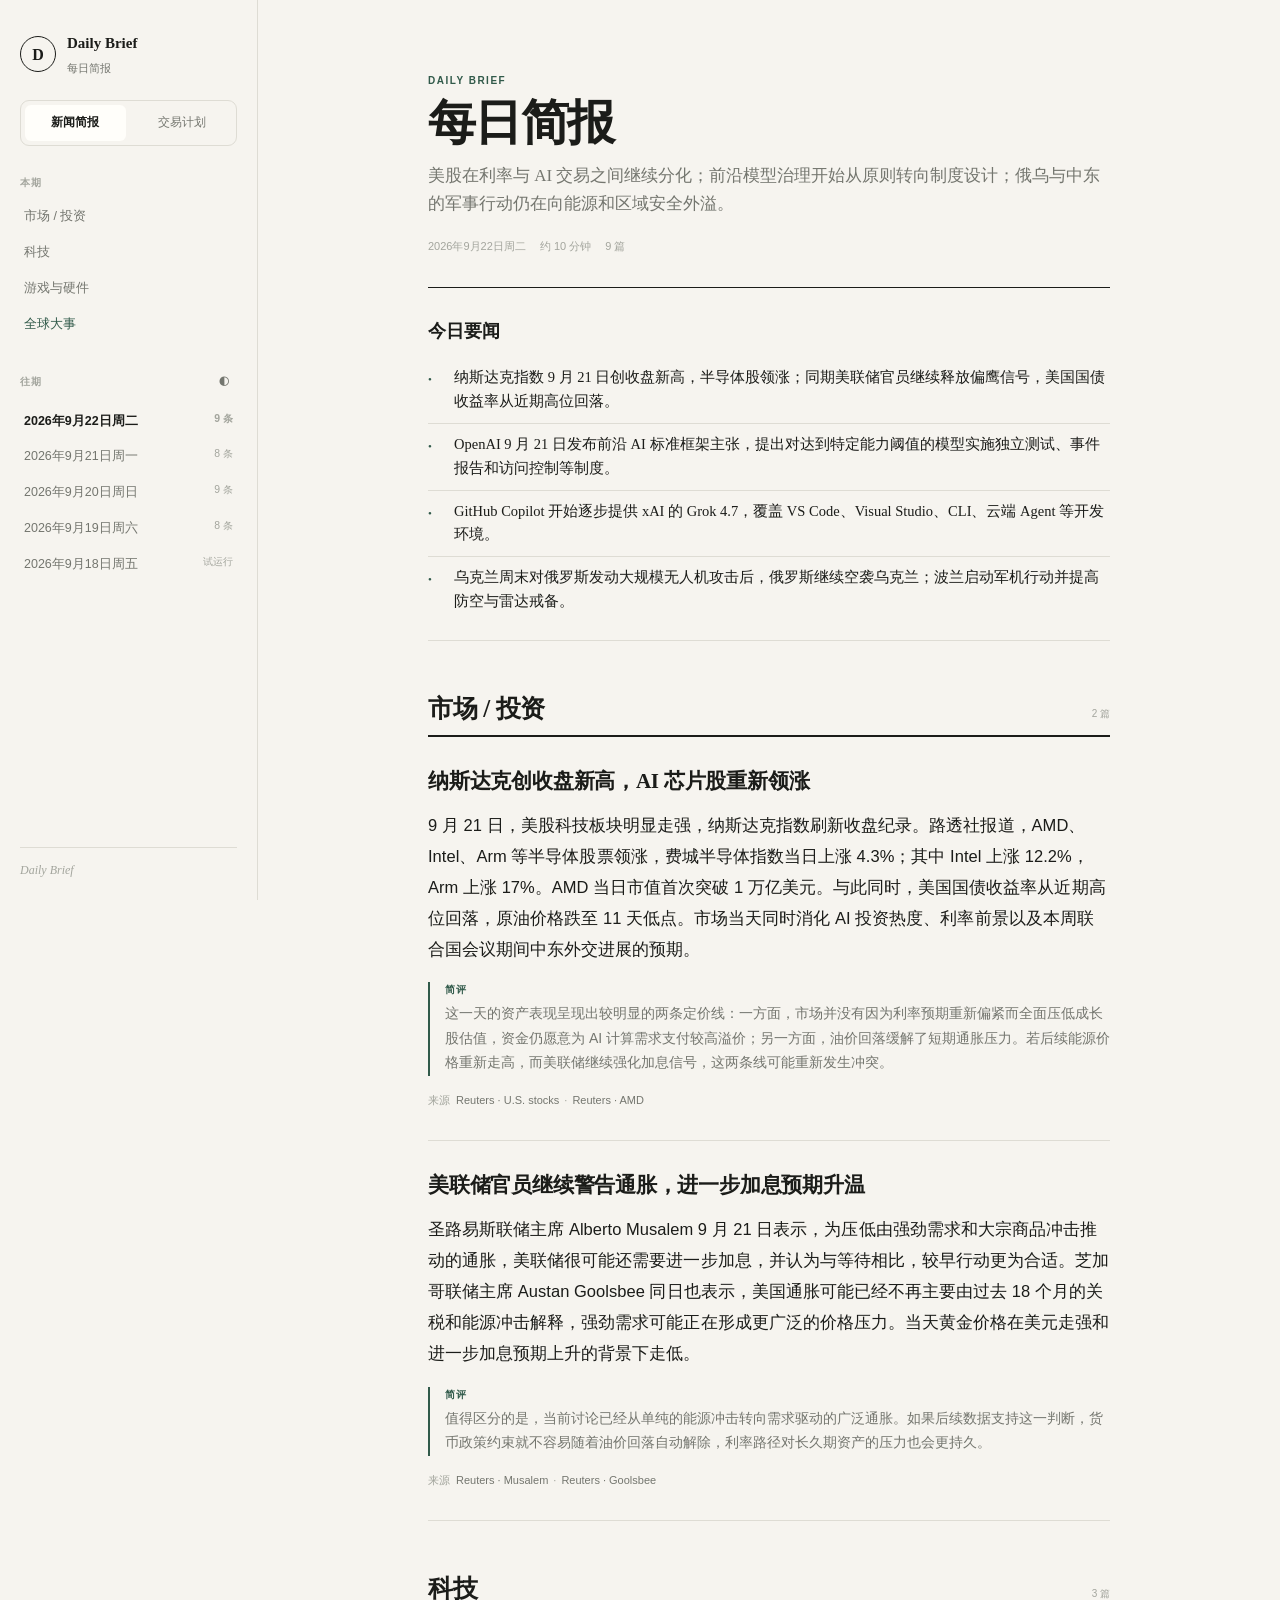
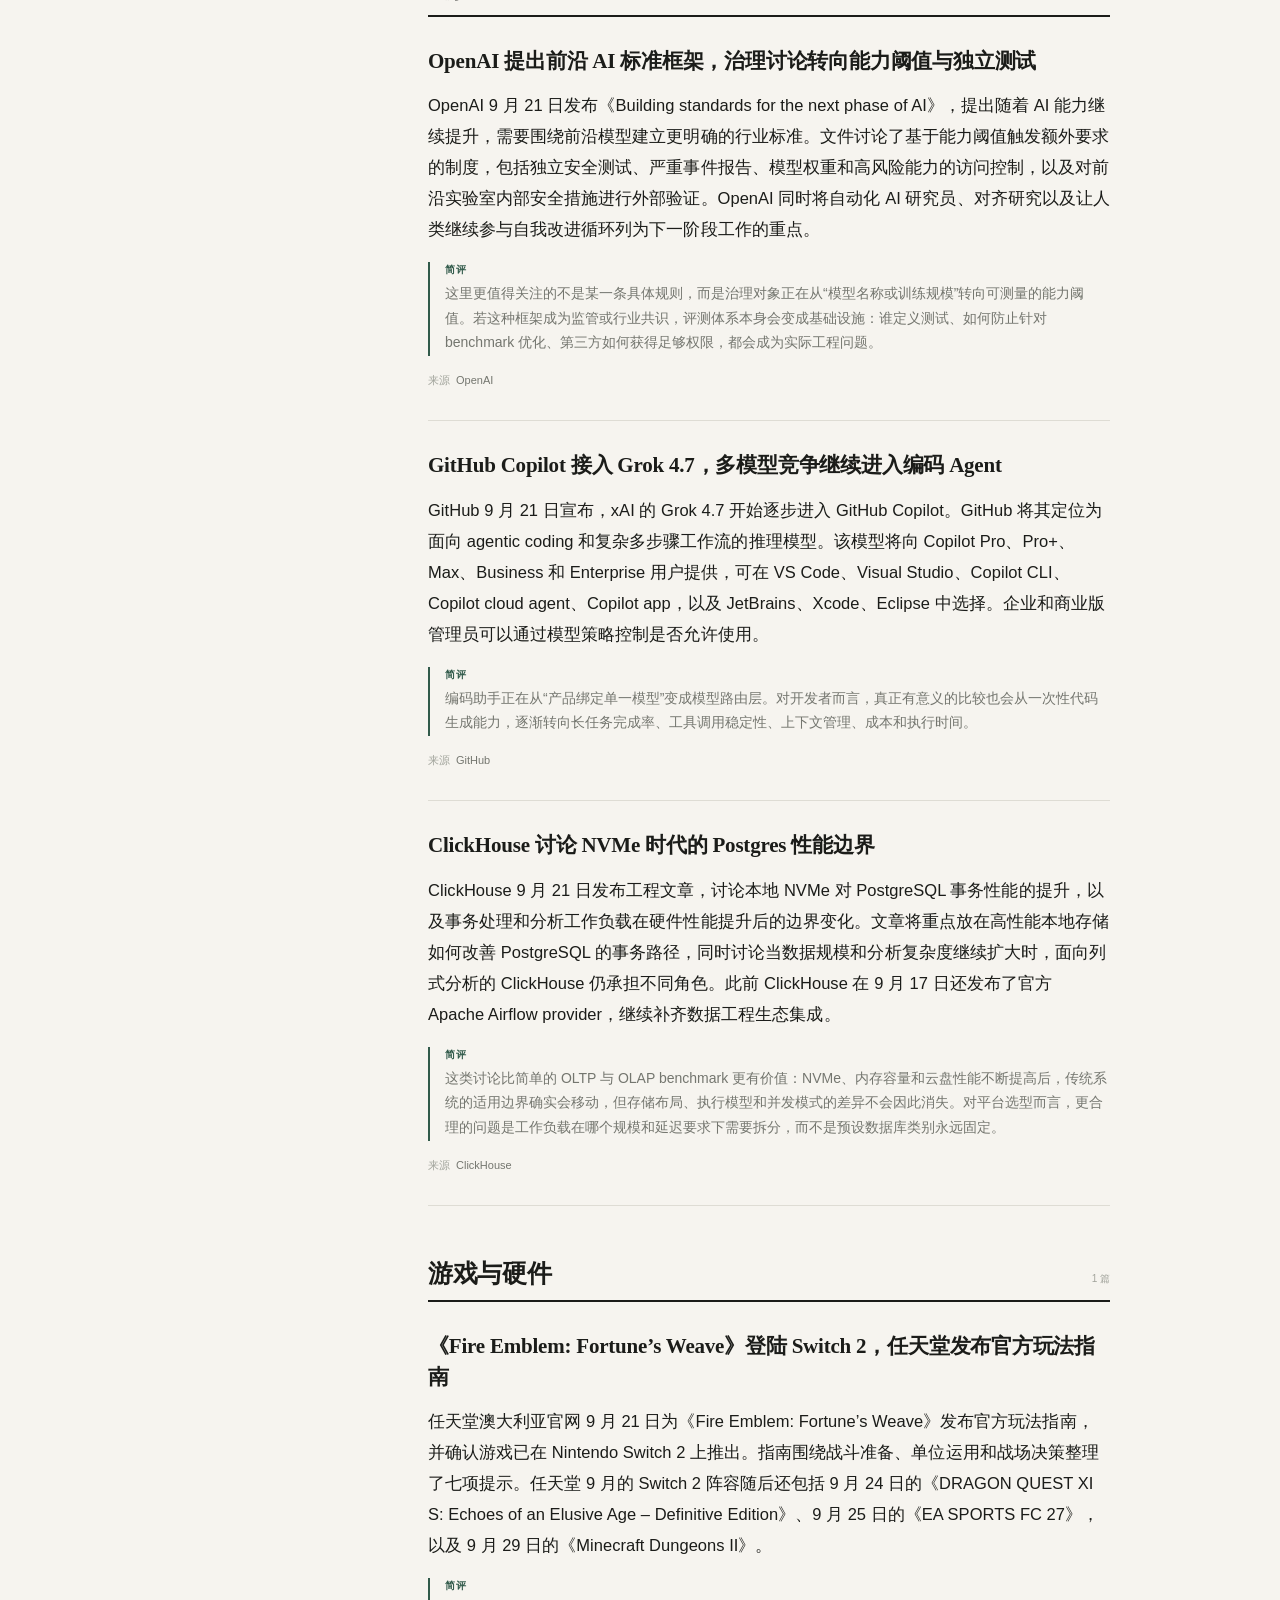
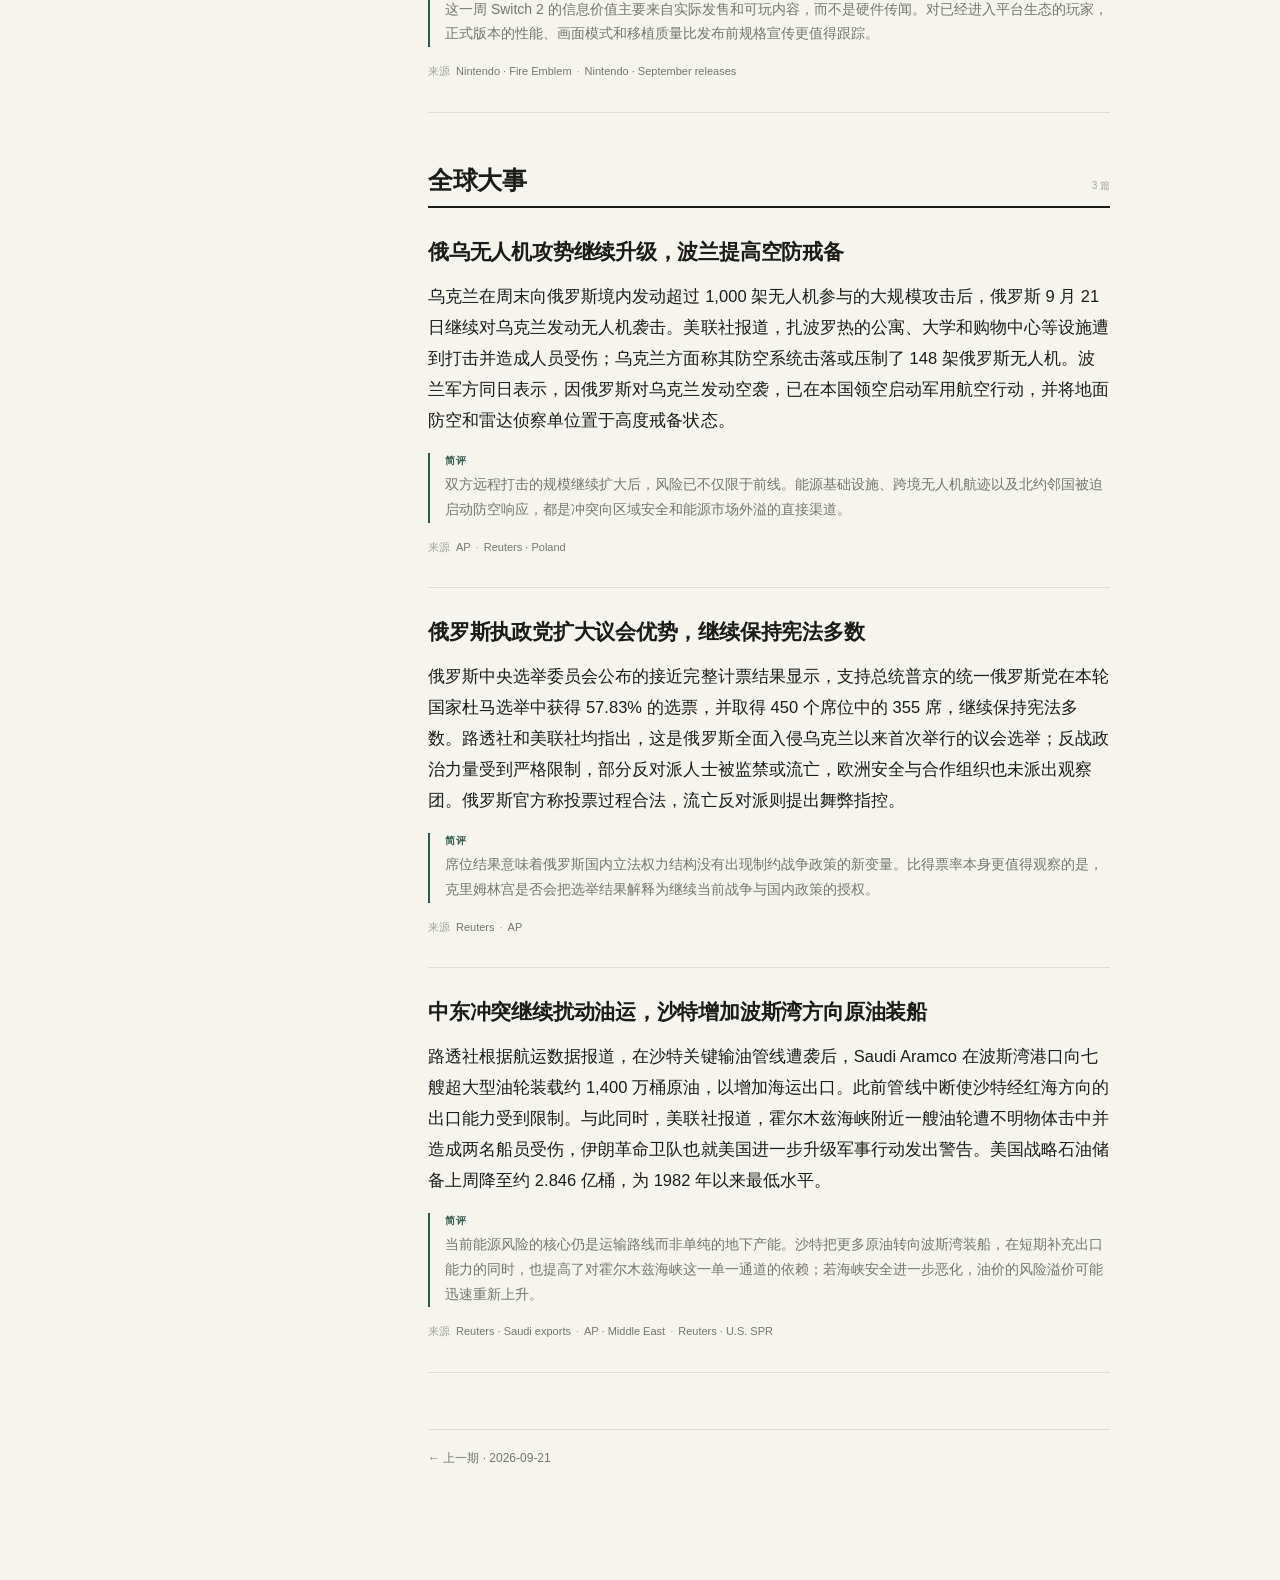
==== commit 68498968: "Add cache busting for trading action alerts" ====
--- a/index.html
+++ b/index.html
@@ -6,7 +6,7 @@
   <meta name="color-scheme" content="light dark" />
   <meta name="theme-color" content="#f6f4ef" />
   <title>Daily Brief</title>
-  <link rel="stylesheet" href="./styles.css" />
+  <link rel="stylesheet" href="./styles.css?v=20260922-3" />
 </head>
 <body>
   <div class="reading-progress" aria-hidden="true"><span id="progressBar"></span></div>
@@ -63,6 +63,6 @@
     </section>
   </template>
 
-  <script src="./app.js" defer></script>
+  <script src="./app.js?v=20260922-3" defer></script>
 </body>
 </html>
--- a/styles.css
+++ b/styles.css
@@ -174,4 +174,44 @@
   .article-copy{font-size:15.5px;line-height:1.86}
   .commentary-note{font-size:13.5px}
 }
-@media(prefers-reduced-motion:reduce){*{scroll-behavior:auto!important;transition:none!important}}+@media(prefers-reduced-motion:reduce){*{scroll-behavior:auto!important;transition:none!important}}
+
+/* site switch */
+.site-switch{display:grid;grid-template-columns:1fr 1fr;gap:6px;margin:-12px 0 28px;padding:4px;border:1px solid var(--line);border-radius:9px}
+.site-switch a{padding:7px 8px;border-radius:6px;text-decoration:none;text-align:center;color:var(--muted);font-size:12px}
+.site-switch a:hover{color:var(--text)}
+.site-switch a.active{background:var(--paper);color:var(--text);font-weight:650}
+.side-note{margin:0;color:var(--muted);font-size:12px;line-height:1.7}
+
+/* trading desk */
+.trading-report{max-width:1180px}
+.trade-hero{border-bottom:1px solid var(--line)}
+.trade-hero h1{font-size:44px}
+.trade-summary{display:grid;grid-template-columns:repeat(3,1fr);gap:12px;padding:24px 0 6px}
+.trade-summary>div{padding:16px 17px;border:1px solid var(--line);border-radius:10px;background:var(--paper)}
+.trade-summary span,.trade-summary small{display:block;color:var(--muted);font-size:11px}
+.trade-summary strong{display:block;margin:4px 0 2px;font-family:Georgia,"Noto Serif SC","Songti SC",serif;font-size:21px}
+.table-wrap{overflow:auto;border-bottom:1px solid var(--line)}
+.trade-table{width:100%;border-collapse:collapse;font-size:13px;line-height:1.55}
+.trade-table th{padding:11px 10px;text-align:left;color:var(--faint);font-size:10px;letter-spacing:.08em;border-bottom:1px solid var(--line);white-space:nowrap}
+.trade-table td{padding:15px 10px;vertical-align:top;border-bottom:1px solid var(--line);min-width:110px}
+.trade-table tr:last-child td{border-bottom:0}
+.trade-table strong{font-size:13.5px}
+.trade-table .sub{display:block;margin-top:2px;color:var(--faint);font-size:10px}
+.trade-tag{display:inline-block;padding:3px 7px;border:1px solid var(--line);border-radius:999px;font-size:10.5px;white-space:nowrap}
+.trade-tag.good{color:var(--accent);border-color:color-mix(in srgb,var(--accent) 42%,var(--line))}
+.trade-tag.warn{color:#9a6a18;border-color:color-mix(in srgb,#9a6a18 40%,var(--line))}
+.trade-tag.risk{color:#a44d45;border-color:color-mix(in srgb,#a44d45 40%,var(--line))}
+.trade-tag.neutral{color:var(--muted)}
+.demo-warning{margin-top:34px;padding:13px 15px;border:1px dashed var(--line);border-radius:9px;color:var(--muted);font-size:12px}
+@media(max-width:820px){
+  .trade-summary{grid-template-columns:1fr}
+  .trading-report{padding-top:34px}
+}
+@media(max-width:640px){
+  .trade-table thead{display:none}
+  .trade-table,.trade-table tbody,.trade-table tr,.trade-table td{display:block;width:100%}
+  .trade-table tr{padding:10px 0;border-bottom:1px solid var(--line)}
+  .trade-table td{display:grid;grid-template-columns:96px 1fr;gap:12px;padding:7px 0;border:0;min-width:0}
+  .trade-table td::before{content:attr(data-label);color:var(--faint);font-size:10px;letter-spacing:.06em}
+}
